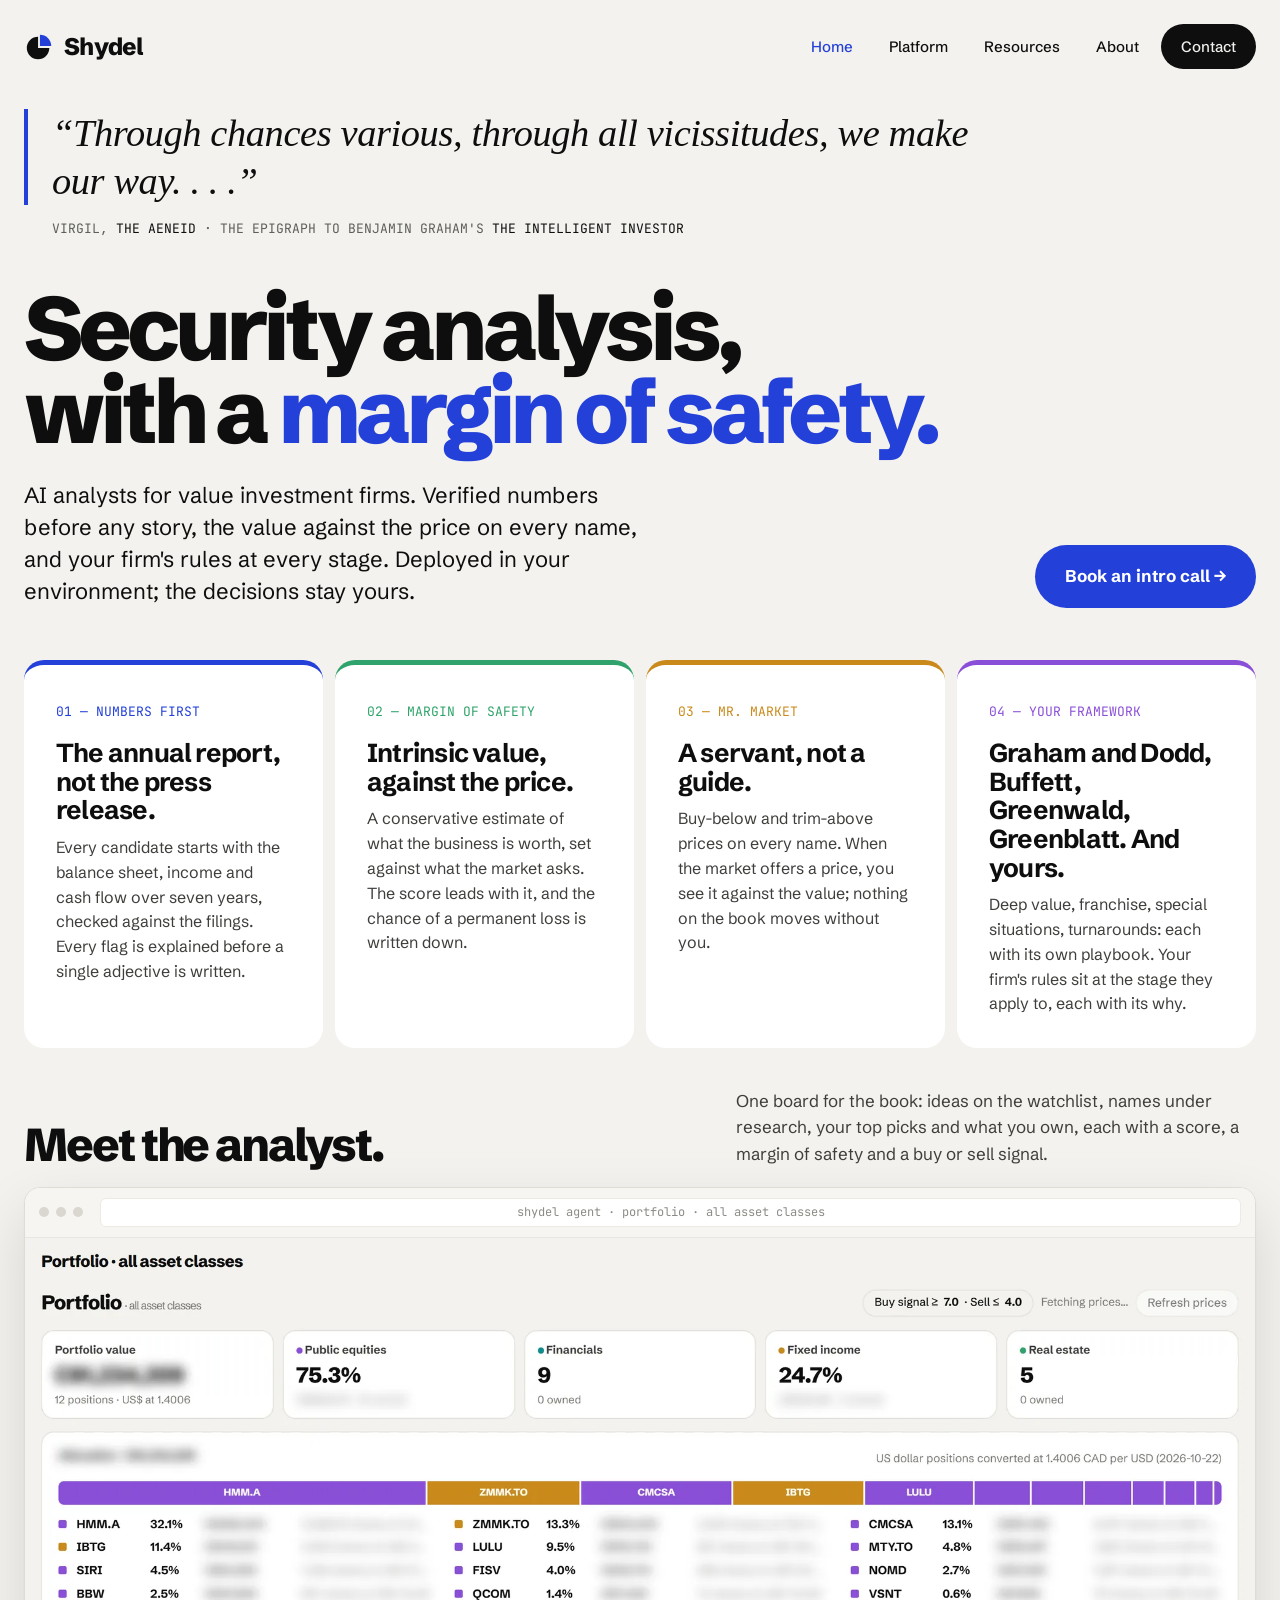
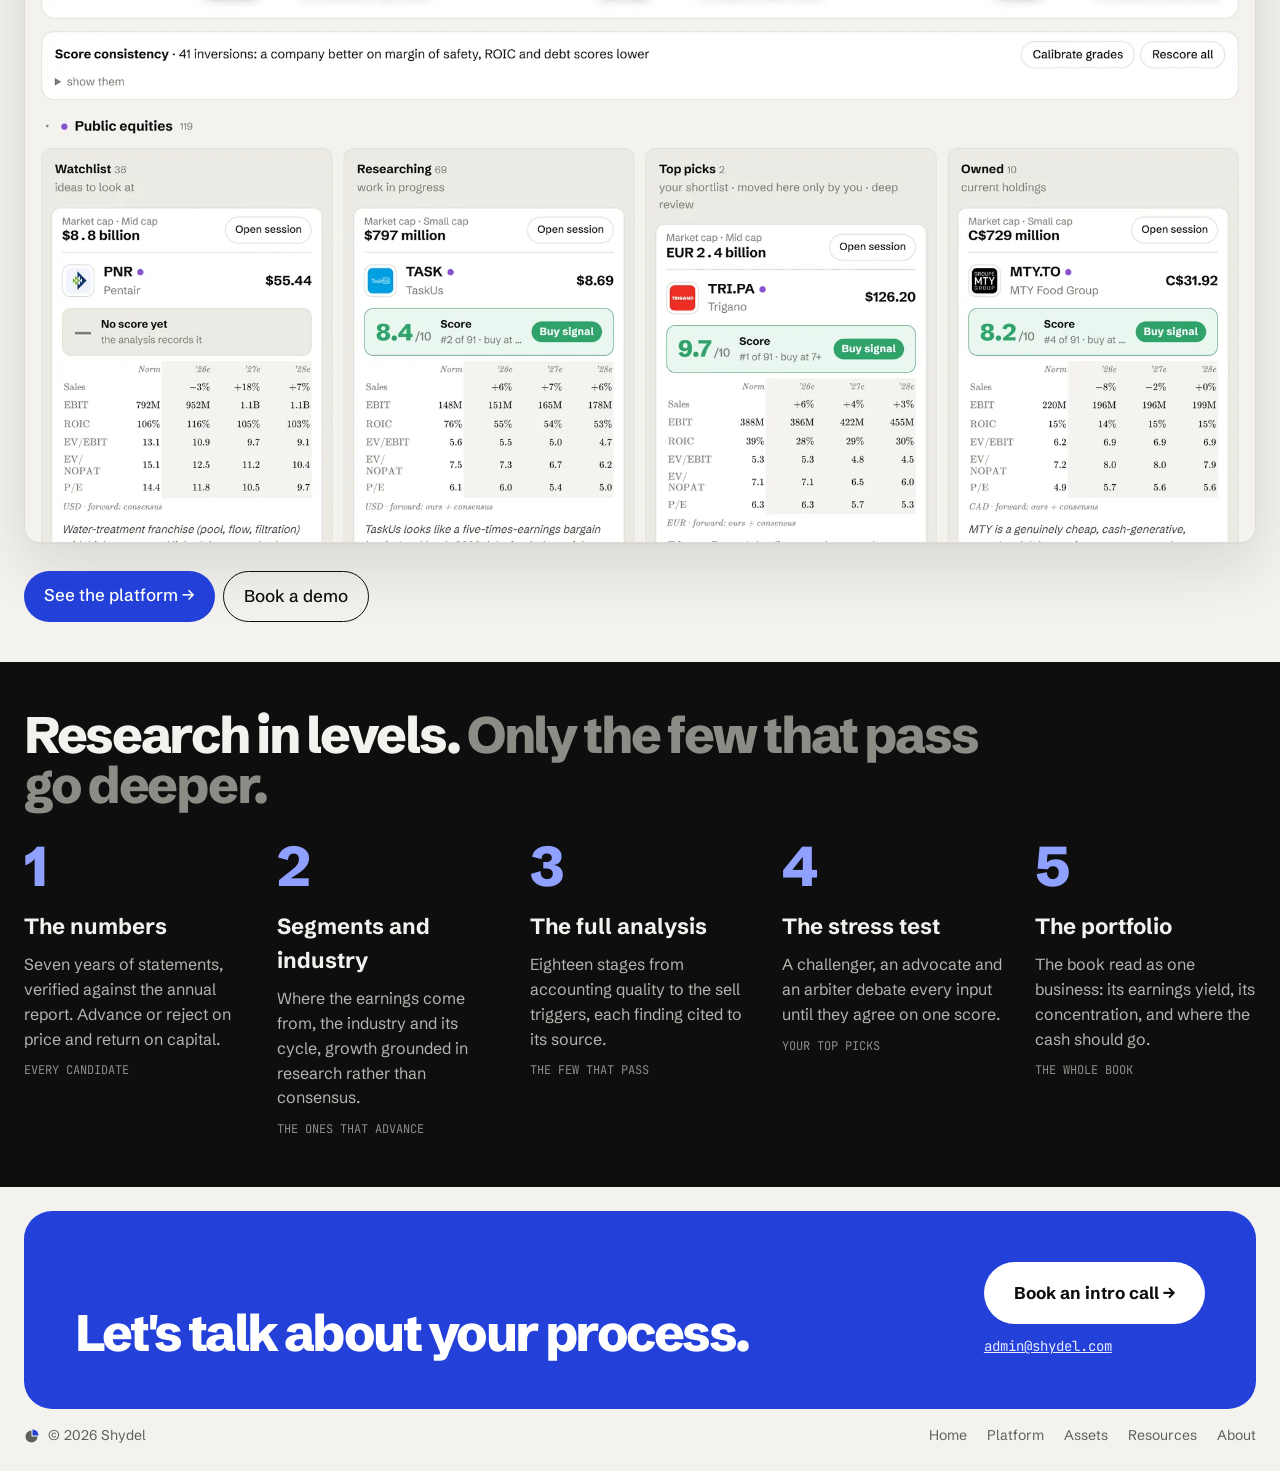
==== index.html @ 7ebc89bd "Describe the margin of safety as intrinsic value against the price" ====
<!doctype html>
<html lang="en">
<head>
  <meta charset="utf-8">
  <meta name="viewport" content="width=device-width, initial-scale=1">
  <title>Shydel — AI analysts for value investors</title>
  <meta name="description" content="Shydel builds AI analysts for value investment firms: verified numbers first, an explicit margin of safety on every name, and your firm's own rules at every stage of the security analysis.">
  <link rel="icon" href="assets/favicon.svg" type="image/svg+xml">
  <link rel="apple-touch-icon" href="assets/apple-touch-icon.png">
  <meta property="og:type" content="website">
  <meta property="og:site_name" content="Shydel">
  <meta property="og:title" content="Shydel — AI analysts for value investors">
  <meta property="og:description" content="Shydel builds AI analysts for value investment firms: verified numbers first, an explicit margin of safety on every name, and your firm's own rules at every stage of the security analysis.">
  <meta property="og:url" content="https://www.shydel.com/index.html">
  <meta property="og:image" content="https://www.shydel.com/assets/og-image.png">
  <meta property="og:image:width" content="1200">
  <meta property="og:image:height" content="630">
  <meta name="twitter:card" content="summary_large_image">
  <link rel="preconnect" href="https://fonts.googleapis.com">
  <link rel="preconnect" href="https://fonts.gstatic.com" crossorigin>
  <link href="https://fonts.googleapis.com/css2?family=Schibsted+Grotesk:wght@400;500;700;800&family=JetBrains+Mono:wght@400;500&display=swap" rel="stylesheet">
  <script>document.documentElement.className += " js";</script>
  <link rel="stylesheet" href="styles.css">
</head>
<body>

<header class="wrap header">
  <a href="index.html" class="logo"><svg class="logo-mark" viewBox="0 0 64 64" aria-hidden="true"><path d="M30.0 34.0 L54.0 34.0 A24.0 24.0 0 1 1 30.0 10.0 Z" fill="currentColor"/><path d="M34.0 30.0 L34.0 6.0 A24.0 24.0 0 0 1 58.0 30.0 Z" fill="#2340D9"/></svg>Shydel</a>
  <nav class="nav">
    <a href="index.html" class="nav-link nav-keep" aria-current="page">Home</a>
    <a href="platform.html" class="nav-link nav-keep">Platform</a>
    <a href="resources.html" class="nav-link nav-keep">Resources</a>
    <a href="about.html" class="nav-link nav-keep">About</a>
    <a href="#contact" class="pill pill-dark">Contact</a>
  </nav>
</header>

<main>
  <figure class="wrap epigraph">
    <blockquote>“Through chances various, through all vicissitudes, we make our way. . . .”</blockquote>
    <figcaption>Virgil, <cite>The Aeneid</cite> · the epigraph to Benjamin Graham's <cite>The Intelligent Investor</cite></figcaption>
  </figure>

  <section class="wrap hero">
    <h1>Security analysis,<br>with a <span class="accent">margin of safety.</span></h1>
    <div class="hero-foot">
      <p class="lede">AI analysts for value investment firms. Verified numbers before any story, the value against the price on every name, and your firm's rules at every stage. Deployed in your environment; the decisions stay yours.</p>
      <a href="https://bookings.cloud.microsoft/book/Shydel1@shydel.com/" target="_blank" rel="noopener" class="pill pill-accent pill-lg">Book an intro call →</a>
    </div>
  </section>

  <section class="wrap principles">
    <div class="use-grid">
      <article class="use" style="--c: var(--pe)">
        <span class="tag">01 — Numbers first</span>
        <h3>The annual report, not the press release.</h3>
        <p>Every candidate starts with the balance sheet, income and cash flow over seven years, checked against the filings. Every flag is explained before a single adjective is written.</p>
      </article>
      <article class="use" style="--c: var(--re)">
        <span class="tag">02 — Margin of safety</span>
        <h3>Intrinsic value, against the price.</h3>
        <p>A conservative estimate of what the business is worth, set against what the market asks. The score leads with it, and the chance of a permanent loss is written down.</p>
      </article>
      <article class="use" style="--c: var(--fi)">
        <span class="tag">03 — Mr. Market</span>
        <h3>A servant, not a guide.</h3>
        <p>Buy-below and trim-above prices on every name. When the market offers a price, you see it against the value; nothing on the book moves without you.</p>
      </article>
      <article class="use" style="--c: var(--eq)">
        <span class="tag">04 — Your framework</span>
        <h3>Graham and Dodd, Buffett, Greenwald, Greenblatt. And yours.</h3>
        <p>Deep value, franchise, special situations, turnarounds: each with its own playbook. Your firm's rules sit at the stage they apply to, each with its why.</p>
      </article>
    </div>
  </section>

  <section class="wrap meet">
    <div class="section-head">
      <h2>Meet the analyst.</h2>
      <p>One board for the book: ideas on the watchlist, names under research, your top picks and what you own, each with a score, a margin of safety and a buy or sell signal.</p>
    </div>
    <figure class="frame">
      <div class="frame-bar"><i></i><i></i><i></i><span class="frame-url">shydel agent · portfolio · all asset classes</span></div>
      <img src="assets/app/vi-board.webp" alt="The Shydel Agent portfolio board: the book by weight, then the public equities lane with Watchlist, Researching, Top picks and Owned columns. Each card carries a score out of ten, a buy signal and normalised EBIT, ROIC, EV/EBIT and P/E." width="2000" height="1471" loading="lazy">
    </figure>
    <div class="meet-links">
      <a href="platform.html" class="pill pill-accent">See the platform →</a>
      <a href="https://bookings.cloud.microsoft/book/Shydel1@shydel.com/" target="_blank" rel="noopener" class="pill pill-outline">Book a demo</a>
    </div>
  </section>

  <section class="approach">
    <div class="wrap">
      <h2>Research in levels. <span class="muted">Only the few that pass go deeper.</span></h2>
      <ol class="steps steps-5">
        <li><span class="step-num">1</span><h3>The numbers</h3><p>Seven years of statements, verified against the annual report. Advance or reject on price and return on capital.</p><span class="step-tag">every candidate</span></li>
        <li><span class="step-num">2</span><h3>Segments and industry</h3><p>Where the earnings come from, the industry and its cycle, growth grounded in research rather than consensus.</p><span class="step-tag">the ones that advance</span></li>
        <li><span class="step-num">3</span><h3>The full analysis</h3><p>Eighteen stages from accounting quality to the sell triggers, each finding cited to its source.</p><span class="step-tag">the few that pass</span></li>
        <li><span class="step-num">4</span><h3>The stress test</h3><p>A challenger, an advocate and an arbiter debate every input until they agree on one score.</p><span class="step-tag">your top picks</span></li>
        <li><span class="step-num">5</span><h3>The portfolio</h3><p>The book read as one business: its earnings yield, its concentration, and where the cash should go.</p><span class="step-tag">the whole book</span></li>
      </ol>
    </div>
  </section>

  <section id="contact" class="wrap cta-gap">
    <div class="cta">
      <h2>Let's talk about your process.</h2>
      <div class="cta-side">
        <a href="https://bookings.cloud.microsoft/book/Shydel1@shydel.com/" target="_blank" rel="noopener" class="pill pill-light pill-lg">Book an intro call →</a>
        <a href="mailto:admin@shydel.com" class="cta-email">admin@shydel.com</a>
      </div>
    </div>
  </section>
</main>

<footer class="wrap footer">
  <span class="footer-brand"><svg class="footer-mark" viewBox="0 0 64 64" aria-hidden="true"><path d="M30.0 34.0 L54.0 34.0 A24.0 24.0 0 1 1 30.0 10.0 Z" fill="currentColor"/><path d="M34.0 30.0 L34.0 6.0 A24.0 24.0 0 0 1 58.0 30.0 Z" fill="#2340D9"/></svg>© 2026 Shydel</span>
  <nav class="footer-nav">
    <a href="index.html">Home</a>
    <a href="platform.html">Platform</a>
    <a href="assets.html">Assets</a>
    <a href="resources.html">Resources</a>
    <a href="about.html">About</a>
  </nav>
</footer>

<script src="site.js" defer></script>
</body>
</html>
---- styles.css ----
:root {
  --bg: #F3F2EE;
  --ink: #0E0E0E;
  --card: #FFFFFF;
  --text-2: #3E3E3B;
  --text-3: #5E5E5A;
  --accent: #2340D9;
  --accent-hover: #152A9E;
  --accent-light: #8FA0FF;
  --sans: 'Schibsted Grotesk', system-ui, sans-serif;
  --mono: 'JetBrains Mono', ui-monospace, monospace;
}

* { box-sizing: border-box; }
html { scroll-behavior: smooth; }
body {
  margin: 0;
  background: var(--bg);
  color: var(--ink);
  font-family: var(--sans);
  font-size: 17px;
  line-height: 1.55;
  -webkit-font-smoothing: antialiased;
}
h1, h2, h3, p { margin: 0; }
img { display: block; max-width: 100%; }
a { color: var(--accent); }

.wrap { max-width: 1320px; margin: 0 auto; padding-left: 24px; padding-right: 24px; }
.accent { color: var(--accent); }
.muted { color: #8C8C87; }

/* Header */
.header {
  padding-top: 24px; padding-bottom: 24px;
  display: flex; flex-wrap: wrap; gap: 16px;
  align-items: center; justify-content: space-between;
}
.logo {
  display: flex; align-items: center; gap: 10px;
  color: var(--ink); text-decoration: none;
  font-weight: 800; font-size: 24px; letter-spacing: -0.03em;
}
.logo-mark { width: 30px; height: 30px; flex-shrink: 0; }
.nav { display: flex; flex-wrap: wrap; gap: 8px; align-items: center; font-size: 15px; font-weight: 500; }
.nav-link { color: var(--ink); text-decoration: none; padding: 10px 14px; }
.nav-link:hover, .nav-link[aria-current="page"] { color: var(--accent); }

/* Buttons */
.pill {
  display: inline-block; text-decoration: none;
  padding: 11px 20px; border-radius: 999px; font-weight: 500;
  transition: background .15s, color .15s;
}
.pill-lg { padding: 18px 30px; font-weight: 700; font-size: 17px; }
.pill-dark { background: var(--ink); color: var(--bg); }
.pill-dark:hover { background: var(--accent); }
.pill-accent { background: var(--accent); color: #FFFFFF; }
.pill-accent:hover { background: var(--accent-hover); }
.pill-light { background: #FFFFFF; color: var(--ink); }
.pill-light:hover { background: var(--ink); color: #FFFFFF; }
.pill-outline { border: 1.5px solid var(--ink); color: var(--ink); }
.pill-outline:hover { background: var(--ink); color: var(--bg); }

/* Hero */
.hero { padding-top: 40px; padding-bottom: 28px; }
.hero h1 {
  font-weight: 800;
  font-size: clamp(44px, 7vw, 104px);
  line-height: 0.92; letter-spacing: -0.055em;
}
.hero-foot {
  display: flex; flex-wrap: wrap; gap: 32px 64px;
  justify-content: space-between; align-items: flex-end;
  margin-top: 28px;
}
.lede { font-size: 22px; line-height: 1.45; max-width: 620px; }

/* Coverage cards */
.coverage {
  padding-top: 24px; padding-bottom: 40px;
  display: grid; grid-template-columns: repeat(auto-fit, minmax(280px, 1fr)); gap: 12px;
}
.card {
  background: var(--card); border-radius: 20px; padding: 32px; min-height: 340px;
  display: flex; flex-direction: column; justify-content: space-between; gap: 32px;
}
.card-link { color: var(--ink); text-decoration: none; transition: transform .15s; }
.card-link:hover { transform: translateY(-4px); }
.card-more { display: block; margin-top: 20px; font-weight: 700; font-size: 15px; }
.card h3 { font-size: 34px; font-weight: 700; letter-spacing: -0.03em; line-height: 1.05; margin-bottom: 14px; }
.card p { color: var(--text-2); font-size: 16px; }
.tag { font-family: var(--mono); font-size: 13px; color: var(--text-3); text-transform: uppercase; }
.card-dark { background: var(--ink); color: var(--bg); }
.card-dark p { color: #C9C9C4; }
.card-dark .tag { color: #A8A8A3; }
.card-accent { background: var(--accent); color: #FFFFFF; }
.card-accent p { color: #E8ECFF; }
.card-accent .tag { color: #DCE2FF; }

/* Approach */
.approach { background: var(--ink); color: var(--bg); padding: 48px 0; }
.approach h2 {
  font-weight: 800; font-size: clamp(32px, 4vw, 56px);
  line-height: 0.98; letter-spacing: -0.045em;
  max-width: 980px; margin-bottom: 28px;
}
.steps {
  list-style: none; margin: 0; padding: 0;
  display: grid; grid-template-columns: repeat(auto-fit, minmax(240px, 1fr)); gap: 40px;
}
.step-num { display: block; font-size: 56px; font-weight: 800; letter-spacing: -0.04em; color: var(--accent-light); line-height: 1; }
.steps h3 { font-size: 22px; margin: 16px 0 8px; }
.steps p { color: #B5B5B0; font-size: 16px; }

/* Inner page hero */
.page-hero { padding-top: 32px; padding-bottom: 28px; }
.page-hero h1 {
  font-weight: 800; font-size: clamp(36px, 5vw, 76px);
  line-height: 0.95; letter-spacing: -0.05em;
  max-width: 1100px; margin-top: 24px;
}
.page-hero .lede { margin-top: 18px; }
.hero-actions { display: flex; flex-wrap: wrap; gap: 8px; margin-top: 18px; }

/* Section heading */
.section-head {
  display: flex; flex-wrap: wrap; gap: 24px;
  justify-content: space-between; align-items: flex-end; margin-bottom: 20px;
}
.section-head h2 { font-weight: 800; font-size: clamp(30px, 3.6vw, 48px); line-height: 0.98; letter-spacing: -0.045em; }
.section-head p { max-width: 440px; color: var(--text-2); }

/* Use cases */
.uses { padding-bottom: 40px; }
.use-grid { display: grid; grid-template-columns: repeat(auto-fit, minmax(280px, 1fr)); gap: 12px; }
.use { background: var(--card); border-radius: 20px; padding: 32px; }
.use h3 { font-size: 26px; font-weight: 700; letter-spacing: -0.03em; line-height: 1.1; margin: 16px 0 10px; }
.use p { color: var(--text-2); font-size: 16px; }

/* ---------- Section bands ---------- */
.band-dark { background: var(--ink); color: var(--bg); padding: 48px 0; margin-bottom: 24px; }
.band-blue { background: var(--accent); color: #FFFFFF; padding: 48px 0; margin-bottom: 24px; }
.band-sand { background: #E6E2D8; padding: 48px 0; margin-bottom: 24px; }
.band-white { background: #FFFFFF; padding: 48px 0; margin-bottom: 24px; }
.split { display: grid; grid-template-columns: repeat(auto-fit, minmax(320px, 1fr)); gap: 28px 40px; align-items: start; }
.band-dark .tag { color: #A8A8A3; }
.band-dark h2, .band-blue h2, .band-sand h2, .band-white h2 {
  font-weight: 800; font-size: clamp(28px, 3vw, 42px); line-height: 1.02; letter-spacing: -0.035em; margin: 10px 0 14px;
}
.band-dark .split > div > p { color: #C9C9C4; }
.band-blue .split > div > p { color: #E8ECFF; }
.band-sand .split > div > p, .band-white .split > div > p { color: var(--text-2); }
.split > div > p + p { margin-top: 16px; }
.band-blue .tag { color: #DCE2FF; }
.chips { display: flex; flex-wrap: wrap; gap: 8px; margin-top: 16px; }
.chip { border: 1.5px solid #4A4A47; border-radius: 999px; padding: 7px 14px; font-size: 14px; font-weight: 500; }
.band-blue .chip { border-color: rgba(255, 255, 255, .45); }
.band-sand .chip { border-color: #B5B0A3; }
.band-white .chip, .plat-section .chip, .wrap > .chips .chip { border-color: #CFCEC8; }

/* ---------- App-styled components (they mirror shydel-agent/web/src/app/globals.css) ---------- */
.app {
  --surface: #FFFFFF; --sunk: #ECEAE4; --line: #E2E0D8; --muted: #7A7973; --r: 14px;
  color: var(--ink); font-size: 14px; line-height: 1.5; text-align: left;
}
.app .label { font-family: var(--mono); font-size: 11px; text-transform: uppercase; letter-spacing: .06em; color: var(--muted); font-weight: 400; }
.app .hint { font-size: 12.5px; color: var(--muted); }
.app .mono { font-family: var(--mono); }
.app-card { background: var(--surface); border: 1px solid var(--line); border-radius: var(--r); padding: 14px 16px; min-width: 0; color: var(--ink); }
.app-card + .app-card { margin-top: 12px; }
.app-card h4 { margin: 0 0 6px; font-size: 13px; font-weight: 700; display: flex; align-items: center; gap: 8px; justify-content: space-between; letter-spacing: 0; line-height: 1.3; }
.app-card h4 span:last-child { flex: none; }
.app-goal { margin: 0; font-size: 15px; font-weight: 700; line-height: 1.4; letter-spacing: -0.01em; }
.app-chips { display: flex; flex-wrap: wrap; gap: 6px; margin-top: 10px; }
.app-chip {
  display: inline-flex; align-items: center; gap: 6px; padding: 3px 9px; border-radius: 999px;
  border: 1px solid var(--line); background: var(--surface); font-size: 12px; font-weight: 500; line-height: 1.5;
}
.app-chip.accent { background: #E7EBFF; color: var(--accent); border-color: transparent; }
.app-chip.ctype { background: #FBEEDC; color: #92400E; border-color: transparent; }
.app-chip.done { background: var(--sunk); border-color: transparent; color: var(--text-2); }
.app-chip.verdict { text-transform: uppercase; font-weight: 700; letter-spacing: .04em; }
.app-chip.verdict.buy { background: rgba(47, 163, 107, .16); color: #1E7A4D; border-color: transparent; }
.app-chip.verdict.watch, .app-chip.verdict.hold { background: #E7EBFF; color: var(--accent); border-color: transparent; }
.app-chip.verdict.trim, .app-chip.verdict.sell { background: rgba(229, 83, 61, .16); color: #B0351F; border-color: transparent; }
.app-chip i { width: 7px; height: 7px; border-radius: 50%; background: var(--c, var(--accent)); }
.app-foot { margin-top: 12px; font-size: 11.5px; color: var(--muted); font-family: var(--mono); line-height: 1.5; overflow-wrap: anywhere; }

/* Stage track: 18 steps, done / skipped / current / to do; each one opens a pop-up */
.stage-track { display: grid; grid-template-columns: repeat(9, minmax(0, 1fr)); gap: 10px 4px; margin-top: 12px; }
.stage-step {
  display: flex; flex-direction: column; align-items: center; gap: 4px; min-width: 0;
  font: inherit; font-size: 10.5px; color: var(--muted); text-align: center;
  background: none; border: 0; padding: 0; cursor: pointer; border-radius: 8px;
}
.stage-step i {
  font-style: normal; width: 22px; height: 22px; border-radius: 50%; display: grid; place-items: center;
  font-size: 11px; font-weight: 700; border: 1.5px solid var(--line); background: var(--surface);
  transition: transform 160ms var(--ease-out), box-shadow 160ms var(--ease-out);
}
.stage-step:active i { transform: scale(0.92); }
.stage-step:focus-visible { outline: 2px solid var(--accent); outline-offset: 2px; }
.stage-step span { overflow: hidden; text-overflow: ellipsis; white-space: nowrap; max-width: 100%; }
.stage-step.done i { background: var(--up); border-color: var(--up); color: #FFFFFF; }
.stage-step.current i { background: var(--accent); border-color: var(--accent); color: #FFFFFF; }
.stage-step.current span { color: var(--ink); font-weight: 600; }
.stage-step.skipped i { border-style: dashed; }
.stage-step.optional:not(.done):not(.current) i { border-style: dotted; }
@media (hover: hover) and (pointer: fine) { .stage-step:hover i { box-shadow: 0 0 0 3px #E7EBFF; } }
.stage-progress { height: 4px; border-radius: 2px; background: var(--sunk); margin-top: 14px; overflow: hidden; }
.stage-progress i { display: block; height: 100%; background: var(--accent); border-radius: 2px; }
.stage-sum { margin-top: 6px; font-size: 12.5px; color: var(--muted); }

/* Scorecard: final score, reasons for and against, role / verdict / chance of a permanent loss */
.final-score {
  display: grid; grid-template-columns: auto minmax(0, 1fr); gap: 14px; align-items: center; margin: 4px 0 12px;
  padding: 12px 14px; border-radius: 10px; font-size: 13.5px; line-height: 1.5;
  background: color-mix(in srgb, var(--fs) 8%, transparent); border: 1px solid color-mix(in srgb, var(--fs) 30%, var(--line));
}
.final-score.pos { --fs: #16A34A; } .final-score.mid { --fs: #D97706; } .final-score.neg { --fs: #DC2626; }
.fs-num { font-size: 30px; font-weight: 800; color: var(--fs); font-variant-numeric: tabular-nums; line-height: 1; }
.fs-num span { font-size: 13px; font-weight: 600; color: var(--muted); margin-left: 3px; }
.sc-rows > .sc-row:first-child { border-top: 0; }
.sc-row {
  display: grid; grid-template-columns: minmax(0, 1.3fr) 64px minmax(0, 1fr); gap: 10px; align-items: center;
  padding: 6px 0; font-size: 12.5px; border-top: 1px dashed var(--line);
}
.sc-row > span:first-child { overflow-wrap: anywhere; }
.sc-measure { display: block; font-size: 11px; color: var(--muted); }
.sc-num { font-family: var(--mono); font-variant-numeric: tabular-nums; }
.sc-num.pos { color: var(--up); } .sc-num.neg { color: var(--down); }
.sc-effect { position: relative; height: 8px; background: var(--sunk); border-radius: 4px; }
.sc-effect i { position: absolute; top: 0; bottom: 0; border-radius: 4px; width: calc(var(--e) * 50%); }
.sc-effect i.pos { left: 50%; background: var(--up); }
.sc-effect i.neg { right: 50%; background: var(--down); }
.sc-effect::after { content: ""; position: absolute; left: 50%; top: -3px; bottom: -3px; width: 1px; background: var(--muted); }
.score-notes { display: grid; gap: 6px; margin-top: 12px; }
.score-note {
  display: grid; grid-template-columns: 9.5em minmax(0, 1fr); gap: 10px; align-items: baseline;
  font-size: 13.5px; line-height: 1.55; padding: 9px 12px; border-radius: 8px; background: rgba(14, 14, 14, .04);
}
.score-note b { font-size: 12.5px; font-weight: 600; color: var(--muted); }
.score-note span { overflow-wrap: anywhere; }
.score-note.role { background: rgba(35, 64, 217, .09); }
.score-note.verdict { background: rgba(47, 163, 107, .10); }
@media (max-width: 560px) { .score-note { grid-template-columns: 1fr; gap: 2px; } }

/* Tabs (the app's underline tabs); .pills = the working-memory sub-tabs; .vertical = the session sidebar */
.ui-tablist { display: flex; gap: 2px; border-bottom: 1px solid #D9D8D2; overflow-x: auto; scrollbar-width: none; }
.ui-tablist::-webkit-scrollbar { display: none; }
.ui-tab {
  position: relative; display: inline-flex; align-items: center; gap: 7px; height: 44px; padding: 0 14px;
  border: 0; background: none; cursor: pointer; color: var(--text-3); font: inherit; font-size: 15px; font-weight: 500; white-space: nowrap;
  transition: color 150ms ease;
}
.ui-tab:hover, .ui-tab[aria-selected="true"] { color: var(--ink); }
.ui-tab[aria-selected="true"]::after { content: ""; position: absolute; left: 10px; right: 10px; bottom: -1px; height: 2px; background: var(--accent); border-radius: 2px; }
.ui-tab .count { font-family: var(--mono); font-size: 11px; color: var(--text-3); }
.ui-tab:focus-visible { outline: 2px solid var(--accent); outline-offset: -2px; border-radius: 6px; }
.ui-panel { padding-top: 16px; }
.ui-panel .zig { align-items: start; }
.ui-panel .zig .frame { margin-top: 20px; }
.ui-panel[hidden] { display: none; }
.band-dark .ui-tablist { border-color: #2E2E2C; }
.band-dark .ui-tab { color: #A8A8A3; }
.band-dark .ui-tab:hover, .band-dark .ui-tab[aria-selected="true"] { color: #FFFFFF; }
.band-dark .ui-tab[aria-selected="true"]::after { background: var(--accent-light); }

.ui-tabs.pills .ui-tablist { border: 0; gap: 4px; flex-wrap: wrap; }
.ui-tabs.pills .ui-tab { height: 30px; padding: 0 12px; border-radius: 999px; font-size: 13px; }
.ui-tabs.pills .ui-tab[aria-selected="true"] { background: var(--ink); color: var(--bg); }
.ui-tabs.pills .ui-tab::after { display: none; }
.band-dark .ui-tabs.pills .ui-tab[aria-selected="true"] { background: #FFFFFF; color: var(--ink); }
.ui-tabs.pills .ui-panel { padding-top: 16px; }

.ui-tabs.vertical { display: grid; grid-template-columns: 272px minmax(0, 1fr); gap: 20px 28px; align-items: start; }
.ui-tabs.vertical .ui-tablist { flex-direction: column; border-bottom: 0; gap: 6px; overflow: visible; }
.ui-tabs.vertical .ui-tab {
  height: auto; padding: 12px 14px 12px 14px; border-radius: 12px; background: #FFFFFF; border: 1px solid #E2E0D8;
  border-left: 4px solid var(--hue, var(--accent)); text-align: left; white-space: normal;
  flex-direction: column; align-items: flex-start; gap: 3px; color: var(--ink);
  transition: border-color 150ms ease, box-shadow 150ms ease, transform 160ms var(--ease-out);
}
.ui-tabs.vertical .ui-tab:active { transform: scale(0.985); }
.ui-tabs.vertical .ui-tab::after { display: none; }
.ui-tabs.vertical .ui-tab[aria-selected="true"] { border-color: var(--accent); border-left-color: var(--hue, var(--accent)); box-shadow: 0 0 0 2px #E7EBFF; }
.ui-tabs.vertical .ui-tab b { font-size: 14.5px; line-height: 1.3; }
.ui-tabs.vertical .ui-tab small { font-size: 12.5px; color: var(--text-3); line-height: 1.35; }
.ui-tabs.vertical .ui-panel { padding-top: 0; }
.ui-tabs.vertical .ui-tablist .label { padding: 0 2px 6px; }
.panel-text { margin-top: 12px; max-width: 760px; }
.panel-text h3 { font-size: 22px; font-weight: 700; letter-spacing: -0.025em; line-height: 1.15; margin-bottom: 8px; }
.panel-text p { color: var(--text-2); font-size: 15.5px; }

/* The 18 stages as a list, inside tabs */
.stage-list { display: grid; gap: 10px; }
.stage-item {
  display: grid; grid-template-columns: 30px minmax(0, 1fr); gap: 12px; align-items: start;
  padding: 14px 16px; background: #FFFFFF; border: 1px solid #E2E0D8; border-radius: 12px;
}
.stage-item i {
  font-style: normal; width: 26px; height: 26px; border-radius: 50%; display: grid; place-items: center; margin-top: 1px;
  font-family: var(--mono); font-size: 12px; font-weight: 500; color: var(--g, var(--accent)); border: 1.5px solid var(--g, var(--accent));
}
.stage-item b { display: block; font-size: 15px; line-height: 1.3; }
.stage-item small { font-size: 12px; color: var(--text-3); margin-left: 6px; font-weight: 400; }
.stage-item p { color: var(--text-2); font-size: 14.5px; margin-top: 4px; }
.stage-groups-note { color: var(--text-2); font-size: 15px; margin-bottom: 18px; }

/* Pop-ups: a stage's finding, or a screenshot at full size */
dialog.pop {
  border: 0; border-radius: 16px; padding: 0; max-width: min(600px, calc(100vw - 32px)); width: 100%;
  background: #FFFFFF; color: var(--ink); box-shadow: 0 30px 80px rgba(0, 0, 0, .35); overflow: visible;
}
dialog.pop::backdrop { background: rgba(14, 14, 14, .5); backdrop-filter: blur(6px); }
dialog.pop[open] { animation: pop-in 200ms var(--ease-out); }
@keyframes pop-in { from { opacity: 0; transform: scale(0.96); } }
@media (prefers-reduced-motion: reduce) { dialog.pop[open] { animation: pop-fade 150ms ease; } @keyframes pop-fade { from { opacity: 0; } } }
.pop-body { padding: 24px 26px 26px; }
.pop-body .label { font-family: var(--mono); font-size: 11px; text-transform: uppercase; letter-spacing: .06em; color: #7A7973; }
.pop-body h3 { font-size: 22px; font-weight: 700; letter-spacing: -0.025em; line-height: 1.15; margin: 8px 0 12px; display: flex; align-items: center; gap: 10px; flex-wrap: wrap; }
.pop-body p { color: var(--text-2); font-size: 15px; }
.pop-body p + p { margin-top: 10px; }
.pop-src { margin-top: 14px; font-family: var(--mono); font-size: 11.5px; color: #7A7973; overflow-wrap: anywhere; }
.pop-close {
  position: absolute; top: 12px; right: 12px; width: 32px; height: 32px; border-radius: 50%; border: 0;
  background: #F3F2EE; color: var(--ink); cursor: pointer; font: inherit; font-size: 16px; line-height: 1;
  transition: transform 160ms var(--ease-out), background 150ms ease;
}
.pop-close:hover { background: #E6E2D8; } .pop-close:active { transform: scale(0.92); }
dialog.lightbox { max-width: min(1500px, calc(100vw - 32px)); background: transparent; box-shadow: none; }
dialog.lightbox img { display: block; width: 100%; height: auto; max-height: calc(100vh - 110px); object-fit: contain; border-radius: 12px; background: #FFFFFF; box-shadow: 0 30px 80px rgba(0, 0, 0, .5); }
dialog.lightbox figcaption { color: #FFFFFF; text-align: center; margin-top: 12px; font-size: 14px; }
dialog.lightbox .pop-close { top: -6px; right: -6px; background: #FFFFFF; }
.js .frame img { cursor: zoom-in; }

/* Platform overview: one card per section page */
.plat-cards { display: grid; grid-template-columns: repeat(auto-fit, minmax(250px, 1fr)); gap: 12px; padding-bottom: 40px; }
.plat-card {
  display: flex; flex-direction: column; gap: 12px; padding: 26px; border-radius: 20px; background: #FFFFFF; text-decoration: none; color: var(--ink);
  border-top: 5px solid var(--c); transition: transform 160ms var(--ease-out), box-shadow 200ms ease;
}
.plat-card .tag { color: var(--c); font-size: 13px; }
.plat-card p { color: var(--text-2); font-size: 15.5px; }
.plat-card .asset-more { margin-top: auto; color: var(--c); font-weight: 700; }
.plat-card:active { transform: scale(0.99); }
@media (hover: hover) and (pointer: fine) { .plat-card:hover { box-shadow: 0 18px 40px rgba(14, 14, 14, .10); } }
@media (max-width: 640px) { .plat-cards { padding-bottom: 28px; } }

/* Assets dropdown in the top menu */
.nav-drop { position: relative; }
.nav-drop-btn { background: none; border: 0; font: inherit; cursor: pointer; display: inline-flex; align-items: center; gap: 4px; }
.nav-drop-btn span { font-size: 11px; transition: transform 160ms var(--ease-out); }
.nav-drop.open .nav-drop-btn span { transform: rotate(180deg); }
.nav-menu {
  position: absolute; top: calc(100% + 6px); right: -20px; z-index: 50; width: 330px;
  background: #FFFFFF; border: 1px solid #E2E0D8; border-radius: 16px; padding: 8px;
  box-shadow: 0 20px 50px rgba(14, 14, 14, .14);
  opacity: 0; transform: translateY(-4px) scale(0.98); transform-origin: top right; pointer-events: none;
  transition: opacity 150ms ease, transform 150ms var(--ease-out);
}
.nav-drop.open .nav-menu { opacity: 1; transform: none; pointer-events: auto; }
@media (hover: hover) and (pointer: fine) {
  .nav-drop:hover .nav-menu, .nav-drop:focus-within .nav-menu { opacity: 1; transform: none; pointer-events: auto; }
  .nav-drop:hover .nav-drop-btn span { transform: rotate(180deg); }
  .nav-drop::after { content: ""; position: absolute; left: 0; right: 0; top: 100%; height: 8px; }  /* hover bridge */
}
.nav-menu a {
  display: grid; grid-template-columns: 10px 1fr; column-gap: 12px; align-items: baseline;
  padding: 10px 12px; border-radius: 10px; text-decoration: none; color: var(--ink);
}
.nav-menu a:hover, .nav-menu a:focus-visible { background: #F3F2EE; outline: none; }
.nav-menu a i { width: 9px; height: 9px; border-radius: 50%; background: var(--c); grid-row: 1 / span 2; align-self: center; }
.nav-menu a b { font-size: 15px; font-weight: 600; }
.nav-menu a small { grid-column: 2; font-size: 12.5px; color: var(--text-3); }
@media (max-width: 640px) {
  .header { position: relative; }
  .nav-drop { position: static; }
  .nav-menu { left: 16px; right: 16px; top: 100%; width: auto; transform-origin: top center; }
}
.mx-stage summary::after { margin-left: auto; }

/* Asset sub-navigation, under the header on every asset page */
.subnav { display: flex; flex-wrap: wrap; gap: 6px; align-items: center; padding-top: 4px; padding-bottom: 8px; }
.subnav a { text-decoration: none; font-size: 14px; font-weight: 500; border-radius: 999px; padding: 7px 12px; color: var(--text-2); transition: background 150ms ease, color 150ms ease; }
.subnav-all { color: var(--text-3) !important; border: 1px solid #D9D8D2; }
.subnav-link { display: inline-flex; align-items: center; gap: 8px; }
.subnav-link i { width: 8px; height: 8px; border-radius: 50%; background: var(--c); }
.subnav-link:hover { background: #E6E2D8; color: var(--ink); }
.subnav-link[aria-current="page"] { background: var(--ink); color: #FFFFFF; }
/* Assets page: one tab per asset class */
.assets-head { padding-top: 24px; padding-bottom: 12px; }
.assets-head h1 { font-weight: 800; font-size: clamp(40px, 6vw, 84px); line-height: 0.98; letter-spacing: -0.05em; margin-top: 16px; }
.asset-tabs > .wrap .ui-tablist { border-bottom: 1px solid #D9D8D2; }
.asset-tabs > .wrap .ui-tab { font-size: 16px; font-weight: 600; }
.asset-tabs .ui-tab i { width: 9px; height: 9px; border-radius: 50%; background: var(--c); }
.asset-tabs > .ui-panel { padding-top: 0; }
.asset-hero { padding-top: 24px; }
.subnav-sep { width: 1px; height: 22px; background: #CFCEC8; margin: 0 8px; flex: none; }
@media (max-width: 640px) {
  .nav .pill-dark { display: none; }
  .subnav { flex-wrap: nowrap; overflow-x: auto; scrollbar-width: none; -webkit-overflow-scrolling: touch; padding-bottom: 4px; }
  .subnav::-webkit-scrollbar { display: none; }
  .subnav a { flex: none; white-space: nowrap; }
}

/* Assets hub */
.asset-grid { display: grid; grid-template-columns: repeat(auto-fit, minmax(320px, 1fr)); gap: 12px; padding-bottom: 40px; }
.asset-card {
  display: flex; flex-direction: column; gap: 14px; padding: 28px; border-radius: 20px; text-decoration: none; color: var(--ink);
  background: var(--s, #FFFFFF); border-top: 5px solid var(--c, var(--accent));
  transition: transform 160ms var(--ease-out), box-shadow 200ms ease;
}
.asset-card .tag { color: var(--c); }
.asset-card h2 { font-size: 28px; font-weight: 800; letter-spacing: -0.03em; line-height: 1.05; }
.asset-card p { color: var(--text-2); font-size: 15.5px; }
.asset-card dl { margin: 4px 0 0; display: grid; gap: 0; }
.asset-card dl div { display: flex; justify-content: space-between; gap: 12px; padding: 8px 0; border-top: 1px solid rgba(14, 14, 14, .08); font-size: 14px; }
.asset-card dt { color: var(--text-3); }
.asset-card dd { margin: 0; font-weight: 600; text-align: right; }
.asset-more { margin-top: auto; padding-top: 6px; font-weight: 700; color: var(--c); }
a.asset-card:active { transform: scale(0.99); }
@media (hover: hover) and (pointer: fine) { a.asset-card:hover { box-shadow: 0 18px 40px rgba(14, 14, 14, .10); } }
.asset-card-note { background: #FFFFFF; border-top-color: var(--ink); }
.asset-card-note .pill { align-self: flex-start; margin-top: auto; }
.compare-block { margin-top: 32px; }
.compare thead a { color: var(--ink); text-decoration: none; }
.compare thead a:hover { color: var(--c); }
.compare-wrap { overflow-x: auto; border-radius: 20px; background: #FFFFFF; border: 1px solid #E2E0D8; }
.compare { width: 100%; border-collapse: collapse; min-width: 900px; font-size: 14px; }
.compare th, .compare td { text-align: left; vertical-align: top; padding: 14px 16px; border-top: 1px solid #ECEAE3; }
.compare thead th { border-top: 0; font-size: 14px; border-bottom: 3px solid var(--c, transparent); }
.compare tbody th { color: var(--text-3); font-weight: 500; width: 13%; }
.compare td { color: var(--text-2); }
.coverage-5 { grid-template-columns: repeat(5, minmax(0, 1fr)); }
.coverage-5 .card { min-height: 300px; padding: 26px; }
.coverage-5 .card h3 { font-size: 26px; }
@media (max-width: 1180px) { .coverage-5 { grid-template-columns: repeat(auto-fit, minmax(240px, 1fr)); } }
.card-fn { background: var(--fn-soft); } .card-fn .tag, .card-fn .card-more { color: var(--fn); }
.card-fn p { color: var(--text-2); }
.tag-fn { color: var(--fn); }

/* Memory and skills explorer: one row per stage, skills as chips, rules as lines */
.mem-section { padding: 48px 0; margin-bottom: 24px; }
.mem-split { grid-template-columns: minmax(260px, 0.8fr) minmax(0, 1.6fr); align-items: start; }
.mem-note { color: #A8A8A3; font-size: 15px; margin: 14px 0 16px; }
.mx-stats { display: grid; grid-template-columns: repeat(2, minmax(0, 1fr)); gap: 10px; }
.mx-stats div { background: #1C1C1B; border: 1px solid #2E2E2C; border-radius: 14px; padding: 14px 16px; }
.mx-stats b { display: block; font-size: 30px; font-weight: 800; letter-spacing: -0.03em; color: #FFFFFF; line-height: 1.1; }
.mx-stats span { font-size: 13px; color: #A8A8A3; }
.mx-kinds { display: grid; gap: 10px; }
.mx-kinds div { background: #1C1C1B; border: 1px solid #2E2E2C; border-radius: 14px; padding: 14px 16px; display: grid; gap: 2px; }
.mx-kinds b { color: #FFFFFF; font-size: 16px; }
.mx-kinds span { color: #A8A8A3; font-size: 14px; line-height: 1.45; }
.mem-lt .mx-kinds { margin-top: 24px; }
.mx { background: #1C1C1B; border: 1px solid #2E2E2C; border-radius: 16px; padding: 8px; }
.mx-stage { border-radius: 10px; }
.mx-stage + .mx-stage { border-top: 1px solid #2A2A28; }
.mx-stage summary {
  list-style: none; cursor: pointer; display: flex; align-items: center; gap: 12px; padding: 11px 12px; border-radius: 10px; color: #E8E8E3;
}
.mx-stage summary::-webkit-details-marker { display: none; }
.mx-stage summary:hover { background: #242422; }
.mx-stage summary b { font-size: 15px; font-weight: 600; }
.mx-n {
  flex: none; width: 24px; height: 24px; border-radius: 50%; display: grid; place-items: center;
  font-family: var(--mono); font-size: 11px; color: var(--hue); border: 1.5px solid var(--hue);
}
.mx-c { margin-left: auto; font-family: var(--mono); font-size: 11.5px; color: #8C8C87; white-space: nowrap; }
.mx-stage summary::after { content: "▸"; color: #8C8C87; font-size: 11px; width: 10px; }
.mx-stage[open] summary::after { content: "▾"; }
.mx-body { padding: 4px 12px 14px 48px; display: grid; gap: 8px; }
.mx-skills { display: flex; flex-wrap: wrap; gap: 6px; }
.mx-skill {
  font-family: var(--mono); font-size: 12px; padding: 4px 10px; border-radius: 999px; cursor: pointer;
  background: color-mix(in srgb, var(--hue) 18%, #1C1C1B); color: #F0EFEA; border: 1px solid color-mix(in srgb, var(--hue) 45%, #1C1C1B);
  transition: background 150ms ease, transform 160ms var(--ease-out);
}
.mx-skill:hover { background: color-mix(in srgb, var(--hue) 32%, #1C1C1B); }
.mx-skill:active { transform: scale(0.97); }
.mx-skill:focus-visible { outline: 2px solid var(--accent-light); outline-offset: 2px; }
.mx-rule { display: grid; grid-template-columns: 7.5em minmax(0, 1fr); gap: 10px; font-size: 13.5px; color: #C9C9C4; line-height: 1.45; }
.mx-rule .label { font-family: var(--mono); font-size: 10.5px; text-transform: uppercase; letter-spacing: .06em; color: #8C8C87; padding-top: 2px; }
.mx-more { font-size: 12.5px; color: #8C8C87; padding-left: calc(7.5em + 10px); }
.mem-lt { margin: 28px 0; display: grid; grid-template-columns: minmax(260px, 0.8fr) minmax(0, 1.6fr); gap: 40px 56px; align-items: start; }
.mem-lt .mx-stats { margin-top: 24px; }
.mem-tabs .ui-tab i { width: 8px; height: 8px; border-radius: 50%; background: var(--c); }
.mem-tabs .ui-panel { padding-top: 14px; }
@media (max-width: 860px) {
  .mem-split, .mem-lt { grid-template-columns: 1fr; }
  .mx-body { padding-left: 12px; }
  .mx-rule { grid-template-columns: 1fr; gap: 2px; }
  .mx-more { padding-left: 0; }
  .mem-section { padding: 36px 0; margin-bottom: 16px; }
}

/* Memory tree, like the app's Memory tab */
.tree { background: #1C1C1B; border: 1px solid #2E2E2C; border-radius: 16px; padding: 10px; font-size: 14px; }
.tree details { border-radius: 10px; }
.tree details details { margin-left: 18px; }
.tree summary { list-style: none; cursor: pointer; display: flex; align-items: center; gap: 10px; padding: 9px 12px; border-radius: 10px; color: #E8E8E3; font-weight: 600; }
.tree summary::-webkit-details-marker { display: none; }
.tree summary::before { content: "▸"; font-size: 11px; color: #8C8C87; width: 12px; flex: none; }
.tree details[open] > summary::before { content: "▾"; }
.tree summary:hover { background: #242422; }
.tree summary .tc { margin-left: auto; font-family: var(--mono); font-size: 11px; color: #8C8C87; font-weight: 400; }
.tree summary .dot { width: 8px; height: 8px; border-radius: 50%; background: var(--c, var(--accent-light)); flex: none; }
.tree .leaf { display: flex; gap: 10px; align-items: baseline; margin: 2px 0 2px 30px; padding: 7px 12px; border-left: 2px solid var(--c, #3A3A38); color: #C9C9C4; font-size: 13.5px; }
.tree .leaf .label { font-family: var(--mono); font-size: 10.5px; text-transform: uppercase; letter-spacing: .06em; color: var(--c, #8C8C87); flex: none; min-width: 4.5em; }

@media (max-width: 860px) {
  .ui-tabs.vertical { grid-template-columns: 1fr; }
  .ui-tabs.vertical .ui-tablist { flex-direction: row; overflow-x: auto; gap: 8px; padding-bottom: 4px; }
  .ui-tabs.vertical .ui-tab { min-width: 220px; }
  .ui-tabs.vertical .ui-tablist .label { display: none; }
  .stage-track { grid-template-columns: repeat(6, minmax(0, 1fr)); }
}

.stages-section { padding-bottom: 40px; }
.stages-section .section-head p { max-width: 560px; }

/* Links to the other domains */
.other { padding-bottom: 40px; }
.other h2 { font-weight: 800; font-size: 28px; letter-spacing: -0.03em; }
.other-links { display: flex; flex-wrap: wrap; gap: 8px; margin-top: 20px; }

/* Team */
.team { padding-top: 24px; padding-bottom: 40px; }
.team-grid { display: grid; grid-template-columns: repeat(auto-fit, minmax(300px, 1fr)); gap: 12px; }
.person { background: var(--card); border-radius: 20px; padding: 16px; display: grid; grid-template-columns: 240px 1fr; gap: 24px; align-items: start; }
/* Headshots are 3:4 portraits; keep that ratio so nothing is cropped or stretched */
.person img { width: 100%; height: auto; aspect-ratio: 3 / 4; object-fit: cover; object-position: center top; border-radius: 12px; background: #F3F2EE; }
.person-body { padding: 8px 8px 8px 0; }
.person-name { display: flex; flex-wrap: wrap; justify-content: space-between; gap: 8px; align-items: baseline; }
.person h3 { font-size: 30px; font-weight: 700; letter-spacing: -0.03em; }
.person p { margin-top: 12px; color: var(--text-2); font-size: 16px; }

/* CTA */
.cta {
  background: var(--accent); color: #FFFFFF; border-radius: 28px;
  padding: clamp(28px, 4vw, 56px);
  display: flex; flex-wrap: wrap; gap: 32px; justify-content: space-between; align-items: flex-end;
}
.cta h2 { font-weight: 800; font-size: clamp(30px, 4vw, 56px); line-height: 0.95; letter-spacing: -0.05em; max-width: 820px; }
.cta-side { display: flex; flex-direction: column; gap: 12px; align-items: flex-start; }
.cta-email { font-family: var(--mono); font-size: 14px; color: #E8ECFF; }
.cta-gap { padding-top: 40px; }

/* Footer */
.footer {
  padding-top: 16px; padding-bottom: 24px;
  display: flex; flex-wrap: wrap; gap: 12px; justify-content: space-between;
  font-size: 14px; color: var(--text-3);
}
.footer-brand { display: inline-flex; align-items: center; gap: 8px; }
.footer-mark { width: 16px; height: 16px; }
.footer-nav { display: flex; flex-wrap: wrap; gap: 8px 20px; }
.footer-nav a { color: var(--text-3); text-decoration: none; }
.footer-nav a:hover { color: var(--accent); }

/* ---------- Platform page ---------- */
:root {
  --ease-out: cubic-bezier(0.23, 1, 0.32, 1); --ease-in-out: cubic-bezier(0.77, 0, 0.175, 1);
  /* the agent's own asset-class palette, so the site matches the app */
  --eq: #8A4FD8; --fn: #0F8B8D; --fi: #C98A1B; --pe: #2340D9; --re: #2FA36B;
  --eq-soft: #EFE8FA; --fn-soft: #E0F1F1; --fi-soft: #F9F0DE; --pe-soft: #E7EBFF; --re-soft: #E3F3EA;
  --up: #2FA36B; --down: #E5533D; --warn: #C98A1B;
}
a, button { -webkit-tap-highlight-color: transparent; }

/* Press feedback on anything pill-shaped */
.pill { transition: background .15s, color .15s, transform 160ms var(--ease-out); }
.pill:active { transform: scale(0.97); }

/* Hero: headline, then the lede beside three points, then the chat */
.hero-tight { padding-bottom: 20px; }
.hero-grid { display: grid; grid-template-columns: minmax(0, 1.1fr) minmax(0, 1fr); gap: 32px 64px; margin-top: 20px; align-items: start; }
.hero-grid .lede { margin-top: 0; }
.hero-points { list-style: none; margin: 0; padding: 0; display: grid; gap: 14px; color: var(--text-2); font-size: 16px; }
.hero-points li { padding-left: 18px; border-left: 3px solid var(--pe); }
.hero-points li:nth-child(2) { border-color: var(--re); }
.hero-points li:nth-child(3) { border-color: var(--fi); }
.hero-points b { color: var(--ink); }
.hero-shot { padding-bottom: 40px; }

/* Browser-style frame around an app screenshot */
.frame {
  margin: 0; background: #FFFFFF; border: 1px solid #DEDCD5; border-radius: 16px; overflow: hidden;
  box-shadow: 0 1px 2px rgba(0, 0, 0, .04), 0 24px 60px rgba(14, 14, 14, .12);
}
.frame-bar {
  display: flex; align-items: center; gap: 7px; padding: 10px 14px;
  background: #F6F5F1; border-bottom: 1px solid #E8E6DF;
}
.frame-bar i { width: 10px; height: 10px; border-radius: 50%; background: #D9D7D0; }
.frame-bar i:first-child { background: var(--hue, #D9D7D0); }
.frame-url {
  margin-left: 10px; flex: 1; text-align: center; font-family: var(--mono); font-size: 12px; color: #8C8C87;
  background: #FFFFFF; border-radius: 6px; padding: 4px 10px; border: 1px solid #ECEAE3;
  white-space: nowrap; overflow: hidden; text-overflow: ellipsis;
}
.frame img { display: block; width: 100%; height: auto; }
.frame figcaption { padding: 12px 16px 14px; font-size: 14px; color: var(--text-2); border-top: 1px solid #ECEAE3; }
.frame-on-dark { border-color: #2E2E2C; box-shadow: 0 30px 80px rgba(0, 0, 0, .45); }
.frame-on-dark figcaption { background: #1C1C1B; color: #C9C9C4; border-top-color: #2E2E2C; }
/* Portrait captures (cards, panels) are pre-cropped to 4:5; keep them from towering over their text */
.frame-tall-md { max-width: 620px; width: 100%; }
.ui-panel > .frame-tall-md + .panel-text { max-width: 620px; }
.frame img { background: #F3F2EE; }

/* Section rhythm */
.plat-band { padding: 48px 0; margin-bottom: 24px; }
.plat-section { padding-bottom: 40px; }
.plat-head { max-width: 900px; margin-bottom: 20px; }
.plat-head h2 { font-weight: 800; font-size: clamp(28px, 3.2vw, 44px); line-height: 1; letter-spacing: -0.04em; margin: 10px 0 12px; }
.plat-head p { color: var(--text-2); font-size: 18px; }
.band-dark .plat-head p { color: #C9C9C4; }
.band-dark .plat-head b, .band-dark .plat-head h2 { color: #FFFFFF; }
.band-dark .muted { color: #7A7A75; }
.band-sand .tag, .band-white .tag { color: var(--text-3); }

/* Tinted bands, one per asset class (the lane colour in the app) */
.band-tint { padding: 48px 0; margin-bottom: 24px; }
.tint-eq { background: var(--eq-soft); --hue: var(--eq); }
.tint-fn { background: var(--fn-soft); --hue: var(--fn); }
.tint-fi { background: var(--fi-soft); --hue: var(--fi); }
.tint-pe { background: var(--pe-soft); --hue: var(--pe); }
.tint-re { background: var(--re-soft); --hue: var(--re); }
.band-tint .tag { color: var(--hue); }
.band-tint .frame { border-color: rgba(0, 0, 0, .06); }

/* Alternating rows: text beside an image, then the image beside text */
.zig { display: grid; grid-template-columns: minmax(0, 1fr) minmax(0, 1.3fr); gap: 24px 40px; align-items: center; }
.zig + .zig, .frame + .zig, .plat-head + .zig { margin-top: 28px; }
.zig.flip .zig-text { order: 2; }
.zig.flip .zig-media { order: 1; }
.zig-text h2, .zig-text h3 { font-weight: 800; letter-spacing: -0.035em; line-height: 1.02; margin: 12px 0 14px; }
.zig-text h3 { font-size: clamp(26px, 2.6vw, 36px); }
.zig-text h2 { font-size: clamp(28px, 3vw, 42px); }
.zig-text p { color: var(--text-2); font-size: 16.5px; }
.zig-text p + p { margin-top: 12px; }
.zig-text .tag { color: var(--hue, var(--text-3)); }
.band-dark .zig-text h2, .band-dark .zig-text h3 { color: #FFFFFF; }
.band-dark .zig-text p { color: #C9C9C4; }
.band-dark .zig-text .tag { color: var(--accent-light); }
.zig-media { min-width: 0; }
.stack2 { display: grid; gap: 14px; }

/* Asset-class legend */
.ac-legend { display: flex; flex-wrap: wrap; gap: 8px 18px; margin-top: 22px; font-size: 14px; font-weight: 500; }
.ac-legend span { display: inline-flex; align-items: center; gap: 8px; }
.ac-legend span::before { content: ""; width: 10px; height: 10px; border-radius: 50%; background: var(--c); }
.band-dark .ac-legend { color: #E8E8E3; }

/* The 18 stages, grouped and coloured */
.stage-groups { display: grid; grid-template-columns: repeat(auto-fit, minmax(230px, 1fr)); gap: 12px; margin-top: 16px; }
.stage-group { --g: var(--pe); background: var(--card); border-radius: 20px; padding: 24px; border-top: 5px solid var(--g); }
.stage-group h3 { font-size: 20px; font-weight: 700; letter-spacing: -0.02em; margin-bottom: 14px; display: flex; flex-direction: column; gap: 6px; }
.g-num { font-family: var(--mono); font-size: 12px; font-weight: 500; color: var(--g); letter-spacing: .04em; }
.stage-group ol { margin: 0; padding: 0; list-style: none; }
.stage-group li {
  display: grid; grid-template-columns: 28px 1fr; gap: 10px; align-items: baseline;
  padding: 8px 0; border-top: 1px solid #ECEAE3; font-size: 15px; color: var(--text-2);
  counter-increment: stage;
}
.stage-group li::before {
  content: counter(stage); font-family: var(--mono); font-size: 12px; color: var(--g);
  width: 24px; height: 24px; border-radius: 50%; border: 1.5px solid var(--g); display: inline-grid; place-items: center;
}
.stage-group li small { display: block; font-size: 12px; color: var(--text-3); }
.playbooks { margin-top: 20px; }
.playbooks .chip { border-color: #CFCEC8; }

/* Scorecard weights, coloured by measure */
.split-wide { grid-template-columns: minmax(300px, 1fr) minmax(320px, 1.15fr); }
.weights { width: 100%; border-collapse: collapse; margin-top: 28px; }
.weights th { text-align: left; font-weight: 500; font-size: 15px; padding: 9px 0; width: 46%; }
.weights th small { display: block; font-size: 12px; color: var(--text-3); }
.weights td { padding: 9px 0; font-family: var(--mono); font-size: 13px; display: flex; align-items: center; gap: 12px; }
.weights td i { display: block; height: 10px; width: calc(var(--w) * 2.2%); background: var(--c, var(--accent)); border-radius: 999px; }
.weights tr { border-bottom: 1px solid #D4D0C4; }
.band-sand .small { margin-top: 20px; font-size: 14px; color: var(--text-3); }

/* Architecture diagram */
.arch {
  display: grid; grid-template-columns: minmax(0, 1fr) 36px minmax(0, 1.3fr) 36px minmax(0, 1fr);
  gap: 12px; align-items: center; margin: 0 0 16px;
}
.arch-col { display: grid; gap: 10px; }
.arch-box {
  background: #1C1C1B; border: 1px solid #2E2E2C; border-radius: 14px; padding: 16px 18px;
  display: grid; gap: 4px; font-size: 13.5px; color: #A8A8A3; line-height: 1.4; border-left: 4px solid var(--k, #2E2E2C);
}
.arch-box b { color: #FFFFFF; font-size: 15px; }
.arch-k { font-family: var(--mono); font-size: 11px; text-transform: uppercase; letter-spacing: .06em; color: var(--k, var(--accent-light)); }
.arch-main { background: var(--accent); border-color: var(--accent); color: #E8ECFF; padding: 22px 20px; }
.arch-main b { font-size: 16px; }
.arch-main .arch-k { color: #DCE2FF; }
.arch-ghost { background: transparent; border-style: dashed; border-left-style: dashed; }
.arch-arrow { position: relative; height: 2px; background: #3A3A38; }
.arch-arrow i { position: absolute; top: -4px; width: 0; height: 0; border-top: 5px solid transparent; border-bottom: 5px solid transparent; }
.arch-arrow i:first-child { right: -1px; border-left: 7px solid #8C8C87; }
.arch-arrow i:last-child { left: -1px; border-right: 7px solid #8C8C87; }

/* Data sources, coloured tiles */
.src-grid { display: grid; grid-template-columns: repeat(auto-fit, minmax(280px, 1fr)); gap: 12px; }
.src { --c: var(--pe); background: var(--card); border-radius: 20px; padding: 24px; display: grid; gap: 8px; align-content: start; border-left: 5px solid var(--c); }
.src b { font-size: 19px; letter-spacing: -0.02em; line-height: 1.2; }
.src p { color: var(--text-2); font-size: 15px; }
.src-k { font-family: var(--mono); font-size: 11px; text-transform: uppercase; letter-spacing: .06em; color: var(--c); justify-self: start; padding: 3px 9px; border-radius: 999px; border: 1px solid var(--c); }

/* Deployment facts */
.facts { display: grid; grid-template-columns: repeat(2, minmax(0, 1fr)); gap: 12px; }
.fact { --c: var(--pe); background: var(--bg); border-radius: 20px; padding: 24px; border-top: 5px solid var(--c); }
.fact b { display: block; font-size: 19px; letter-spacing: -0.02em; margin-bottom: 8px; }
.fact p { color: var(--text-2); font-size: 15px; }

/* Home: coloured domain cards and the "meet the analyst" teaser */
.card-eq { background: var(--eq-soft); } .card-eq .tag, .card-eq .card-more { color: var(--eq); }
.card-re { background: var(--re-soft); } .card-re .tag, .card-re .card-more { color: var(--re); }
.card-pe { background: var(--pe-soft); } .card-pe .tag, .card-pe .card-more { color: var(--pe); }
.card-fi { background: var(--fi-soft); } .card-fi .tag, .card-fi .card-more { color: var(--fi); }
.card-eq p, .card-re p, .card-pe p, .card-fi p { color: var(--text-2); }
.meet { padding-bottom: 40px; }
.meet .section-head p { max-width: 520px; }
.meet-links { display: flex; flex-wrap: wrap; gap: 8px; margin-top: 28px; }

/* Domain pages: the "in the platform" band */
.inapp .plat-head { margin-bottom: 8px; }
.inapp-foot { display: flex; flex-wrap: wrap; gap: 8px; margin-top: 24px; }
.tag-eq { color: var(--eq); } .tag-fi { color: var(--fi); } .tag-pe { color: var(--pe); } .tag-re { color: var(--re); }

@media (max-width: 860px) {
  .hero-grid, .zig, .facts { grid-template-columns: 1fr; }
  .zig.flip .zig-text { order: 0; }
  .zig.flip .zig-media { order: 0; }
  .zig { gap: 24px; }
  .zig + .zig, .frame + .zig, .plat-head + .zig { margin-top: 24px; }
}

@media (max-width: 640px) {
  .nav-link { display: none; }
  .plat-band { padding: 36px 0; margin-bottom: 16px; }
  .plat-section, .hero-shot, .meet { padding-bottom: 28px; }
  .band-tint { padding: 36px 0; margin-bottom: 16px; }
  .plat-head p { font-size: 16px; }
  .frame { border-radius: 12px; }
  .frame-url { display: none; }
  .arch { grid-template-columns: 1fr; }
  .arch-arrow { width: 2px; height: 28px; justify-self: center; }
  .arch-arrow i { left: -4px; right: auto; top: auto; border-left: 5px solid transparent; border-right: 5px solid transparent; }
  .arch-arrow i:first-child { bottom: -1px; border-top: 7px solid #8C8C87; border-bottom: 0; }
  .arch-arrow i:last-child { top: -1px; border-bottom: 7px solid #8C8C87; border-top: 0; }
  .split-wide { grid-template-columns: 1fr; }
  .weights th { width: 50%; }
  .nav-link.nav-keep { display: inline-block; padding: 8px 6px; }
  .nav { gap: 4px; }
  .nav .pill { padding: 9px 14px; margin-left: 4px; }
  .hero, .page-hero { padding-top: 20px; }
  .use { padding: 24px; }
  .band-dark, .band-blue, .band-sand, .band-white { padding: 36px 0; margin-bottom: 16px; }
  .uses, .other, .stages-section { padding-bottom: 28px; }
  .lede { font-size: 19px; }
  .card { min-height: 280px; padding: 24px; }
  .card h3 { font-size: 28px; }
  .person { grid-template-columns: 1fr; gap: 16px; }
  .person img { max-width: 320px; }
  .person-body { padding: 0 8px 8px; }
  .approach, .team { padding-top: 32px; padding-bottom: 28px; }
}

/* compact layout: the contact banner follows a band */
#contact { padding-top: 24px; }

/* ---------- Resources page ---------- */
.res-section { padding-top: 8px; padding-bottom: 48px; }
.res-section .section-head p { max-width: 520px; }
.video-grid { display: grid; grid-template-columns: repeat(auto-fill, minmax(360px, 1fr)); gap: 12px; }
.video { background: var(--card); border-radius: 20px; overflow: hidden; display: flex; flex-direction: column; }
.video-thumb { position: relative; display: block; aspect-ratio: 16 / 9; background: #1C1C1B; overflow: hidden; }
.video-thumb img, .video-thumb iframe { position: absolute; inset: 0; width: 100%; height: 100%; border: 0; object-fit: cover; }
.video-thumb img { transition: transform 400ms var(--ease-out); }
.video-play {
  position: absolute; left: 50%; top: 50%; width: 68px; height: 48px; margin: -24px 0 0 -34px;
  background: var(--accent); border-radius: 14px; box-shadow: 0 8px 24px rgba(0, 0, 0, .35);
  transition: background .15s, transform 160ms var(--ease-out);
}
.video-play::after {
  content: ""; position: absolute; left: 27px; top: 14px;
  border-left: 18px solid #FFFFFF; border-top: 10px solid transparent; border-bottom: 10px solid transparent;
}
@media (hover: hover) and (pointer: fine) {
  .video-thumb:hover img { transform: scale(1.03); }
  .video-thumb:hover .video-play { background: var(--accent-hover); transform: scale(1.06); }
}
.video-thumb:focus-visible { outline: 3px solid var(--accent); outline-offset: -3px; }
.video-body { padding: 20px 24px 24px; display: flex; flex-direction: column; gap: 10px; flex: 1; }
.video-meta { display: flex; flex-wrap: wrap; justify-content: space-between; align-items: center; gap: 8px; }
.video h3 { font-size: 24px; font-weight: 700; letter-spacing: -0.03em; line-height: 1.1; }
.video p { color: var(--text-2); font-size: 15.5px; }
.video-links { margin-top: auto; padding-top: 10px; display: flex; flex-wrap: wrap; gap: 6px 20px; font-size: 15px; font-weight: 700; }
.video-links a { text-decoration: none; }
.video-links a:hover { text-decoration: underline; }
.verdict { font-family: var(--mono); font-size: 12px; text-transform: uppercase; letter-spacing: .04em; border-radius: 999px; padding: 3px 10px; border: 1px solid transparent; }
.verdict-hold { background: var(--fi-soft); color: #8A5E0F; border-color: #EBD9B0; }
.verdict-trim { background: #FBE5E0; color: #B23C28; border-color: #F2C4BB; }
.verdict-buy { background: var(--re-soft); color: #1F7A4D; border-color: #BFE3CD; }

.deck-grid { display: grid; grid-template-columns: repeat(auto-fill, minmax(260px, 1fr)); gap: 12px; }
.deck {
  display: flex; flex-direction: column; background: var(--card); border-radius: 16px; overflow: hidden;
  color: var(--ink); text-decoration: none; border: 1px solid rgba(0, 0, 0, .06);
  transition: transform 160ms var(--ease-out), box-shadow 160ms var(--ease-out);
}
.deck img { width: 100%; height: auto; aspect-ratio: 16 / 9; object-fit: cover; border-bottom: 1px solid #ECEAE3; background: #FFFFFF; }
.deck-body { padding: 16px 20px 20px; display: flex; flex-direction: column; gap: 6px; }
.deck h3 { font-size: 22px; font-weight: 700; letter-spacing: -0.03em; line-height: 1.1; }
.deck-more { margin-top: 8px; font-size: 14px; font-weight: 700; color: var(--accent); }
@media (hover: hover) and (pointer: fine) { .deck:hover { transform: translateY(-3px); box-shadow: 0 18px 40px rgba(14, 14, 14, .10); } }
.res-note { max-width: 720px; }
@media (max-width: 640px) {
  .video-grid { grid-template-columns: 1fr; }
  .video-body { padding: 18px 20px 20px; }
  .res-section { padding-bottom: 36px; }
}

/* Epigraph: the line from The Intelligent Investor that opens the home page */
.epigraph { margin: 0 auto; padding-top: 16px; padding-bottom: 8px; }
.epigraph blockquote {
  margin: 0; max-width: 980px; padding-left: 24px; border-left: 4px solid var(--accent);
  font-family: Georgia, 'Times New Roman', serif; font-style: italic;
  font-size: clamp(24px, 3vw, 40px); line-height: 1.25; letter-spacing: -0.01em;
}
.epigraph figcaption { margin-top: 14px; padding-left: 28px; font-family: var(--mono); font-size: 13px; color: var(--text-3); text-transform: uppercase; }
.epigraph figcaption cite { font-style: normal; color: var(--ink); }

/* The research levels: five steps on the dark band */
.steps-5 { grid-template-columns: repeat(5, minmax(0, 1fr)); gap: 32px; }
.steps-5 .step-tag { display: block; margin-top: 10px; font-family: var(--mono); font-size: 12px; text-transform: uppercase; color: #8C8C87; }
@media (max-width: 1100px) { .steps-5 { grid-template-columns: repeat(auto-fit, minmax(220px, 1fr)); } }

/* Principles: four plain cards on the home page */
.principles { padding-top: 24px; padding-bottom: 40px; }
.principles .use { border-top: 5px solid var(--c, var(--accent)); }
.principles .use .tag { color: var(--c, var(--accent)); }
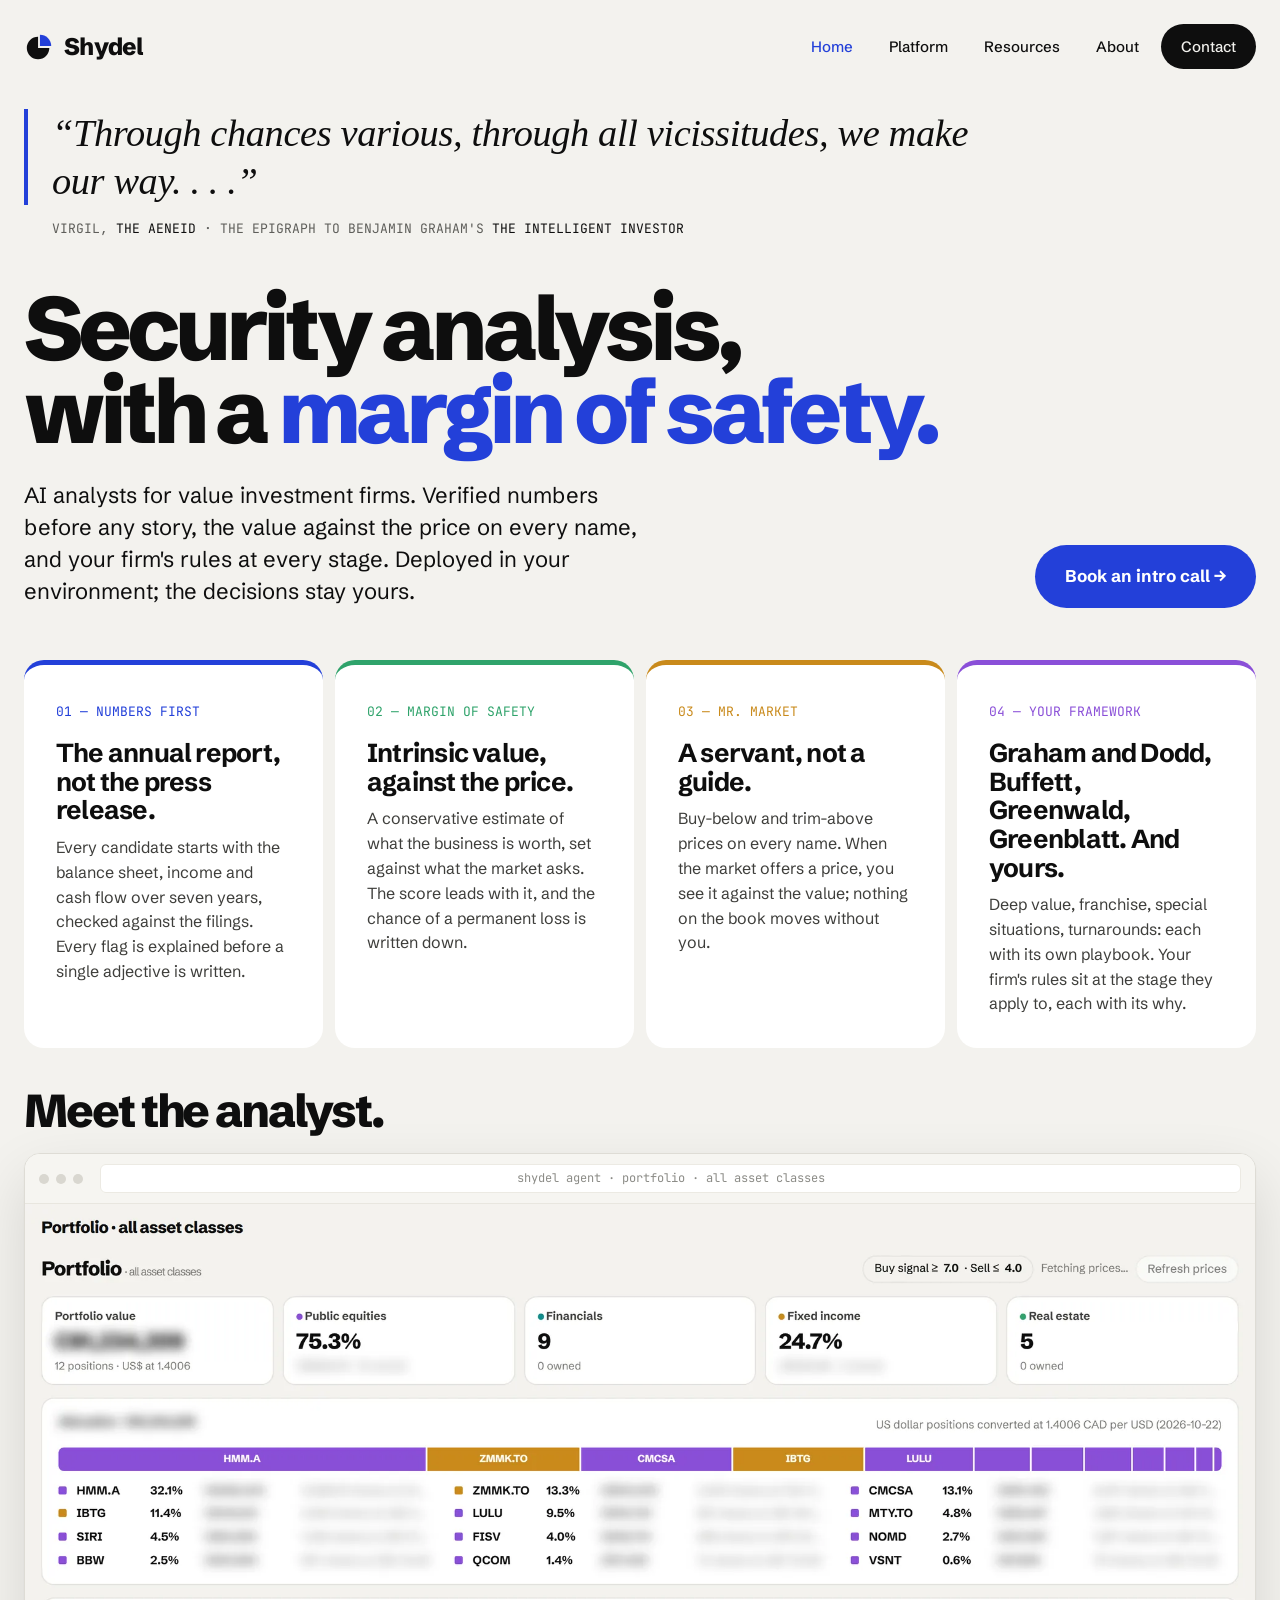
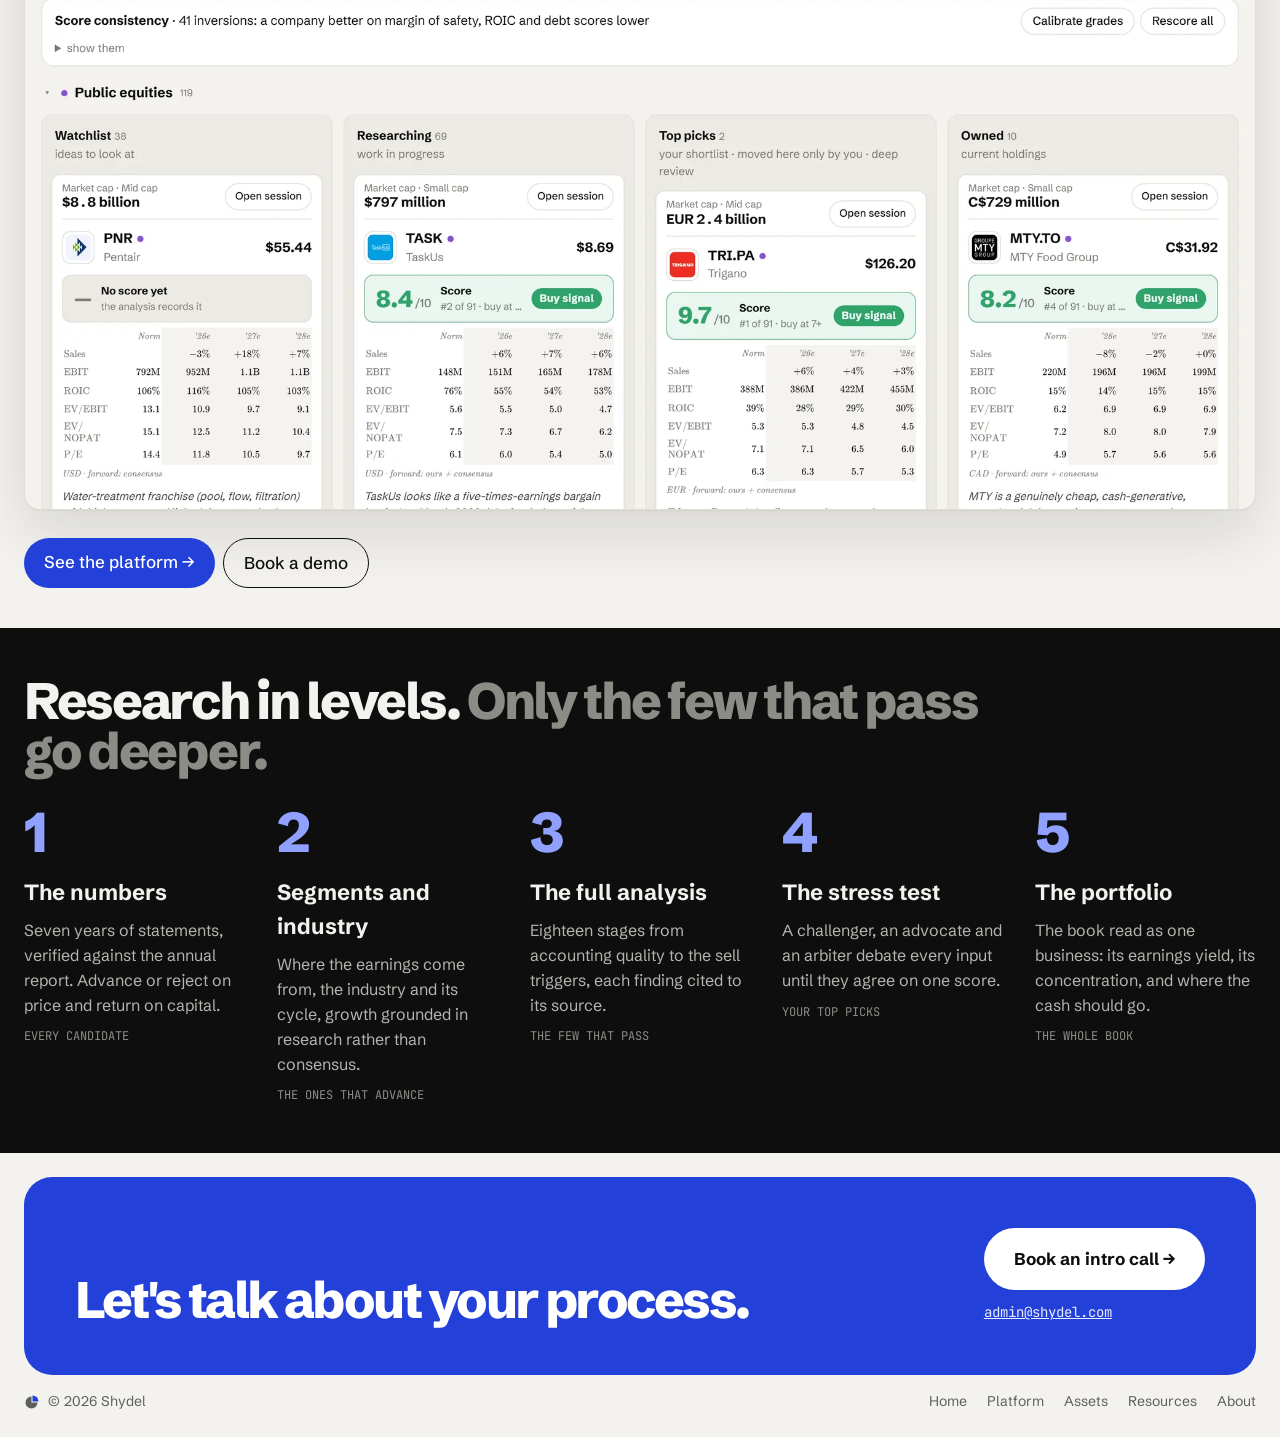
==== commit 685fc7c4: "Drop the board description under Meet the analyst" ====
--- a/index.html
+++ b/index.html
@@ -77,7 +77,6 @@
   <section class="wrap meet">
     <div class="section-head">
       <h2>Meet the analyst.</h2>
-      <p>One board for the book: ideas on the watchlist, names under research, your top picks and what you own, each with a score, a margin of safety and a buy or sell signal.</p>
     </div>
     <figure class="frame">
       <div class="frame-bar"><i></i><i></i><i></i><span class="frame-url">shydel agent · portfolio · all asset classes</span></div>
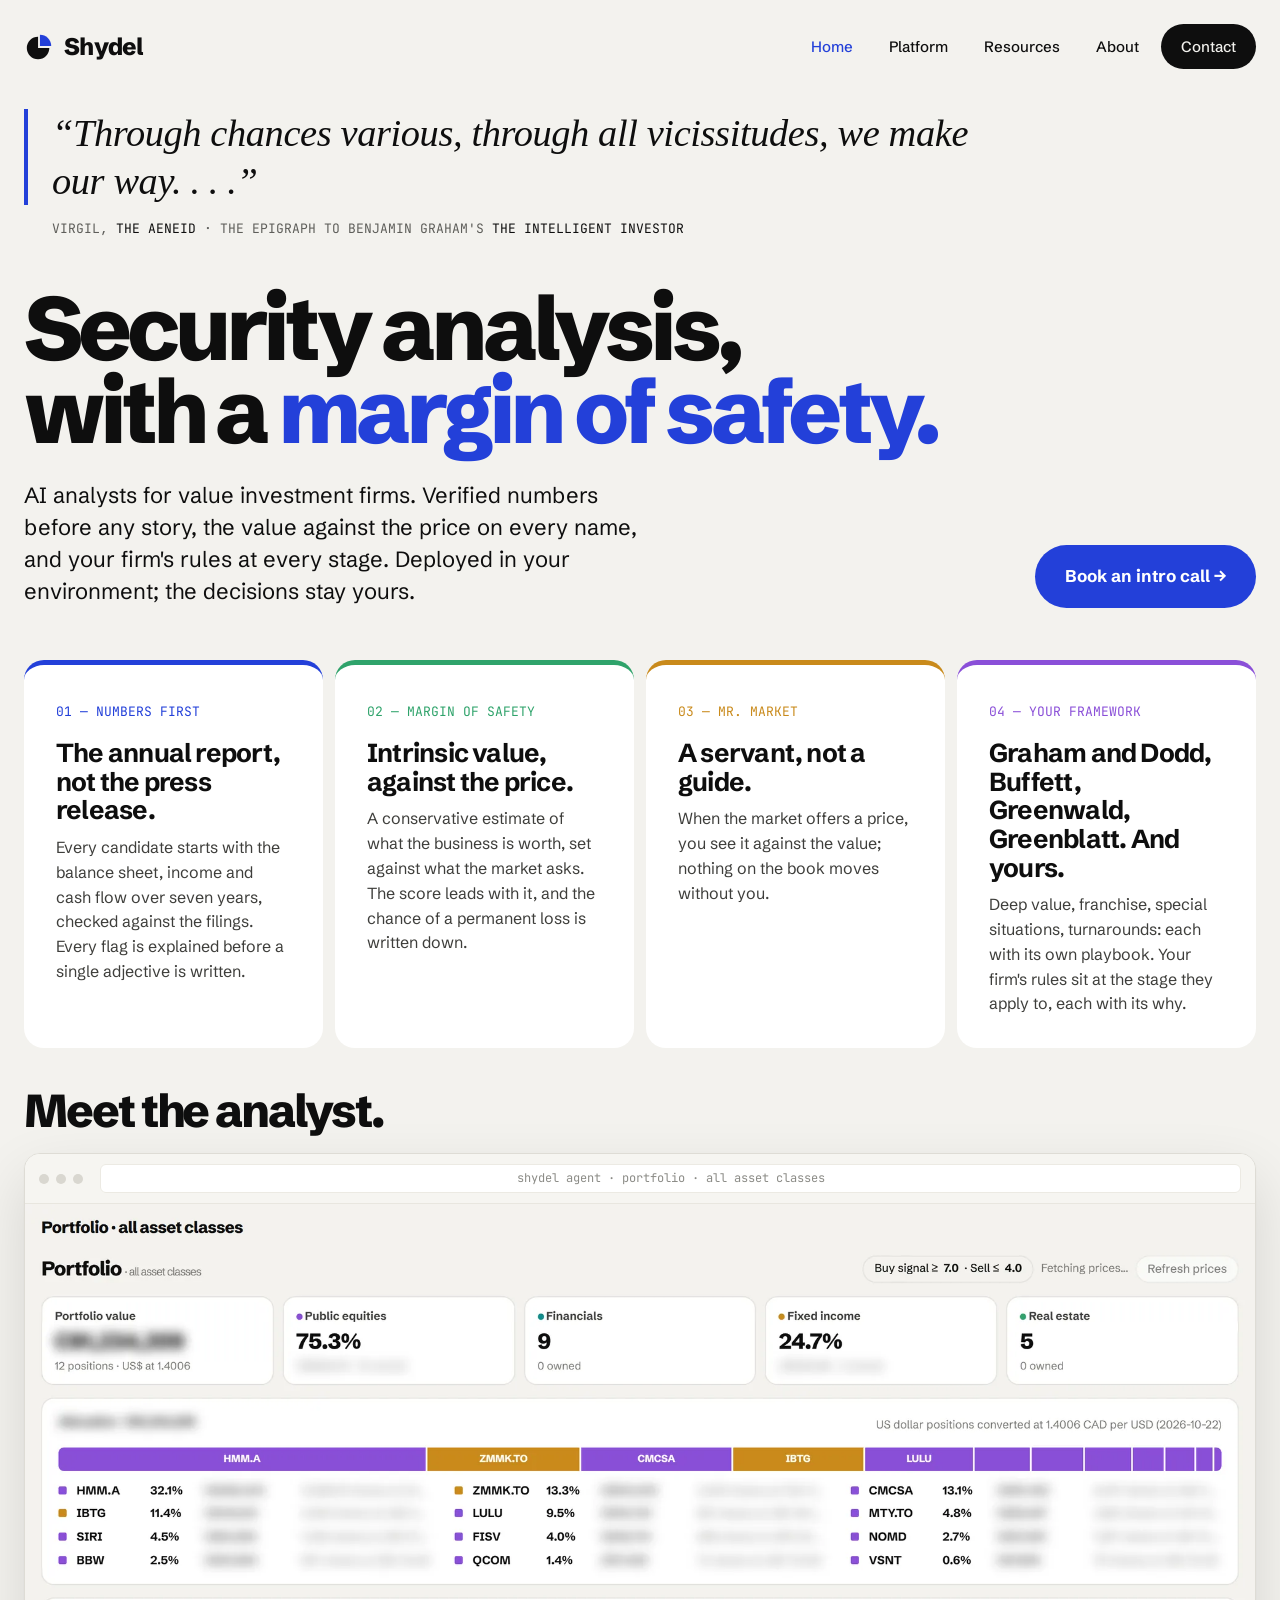
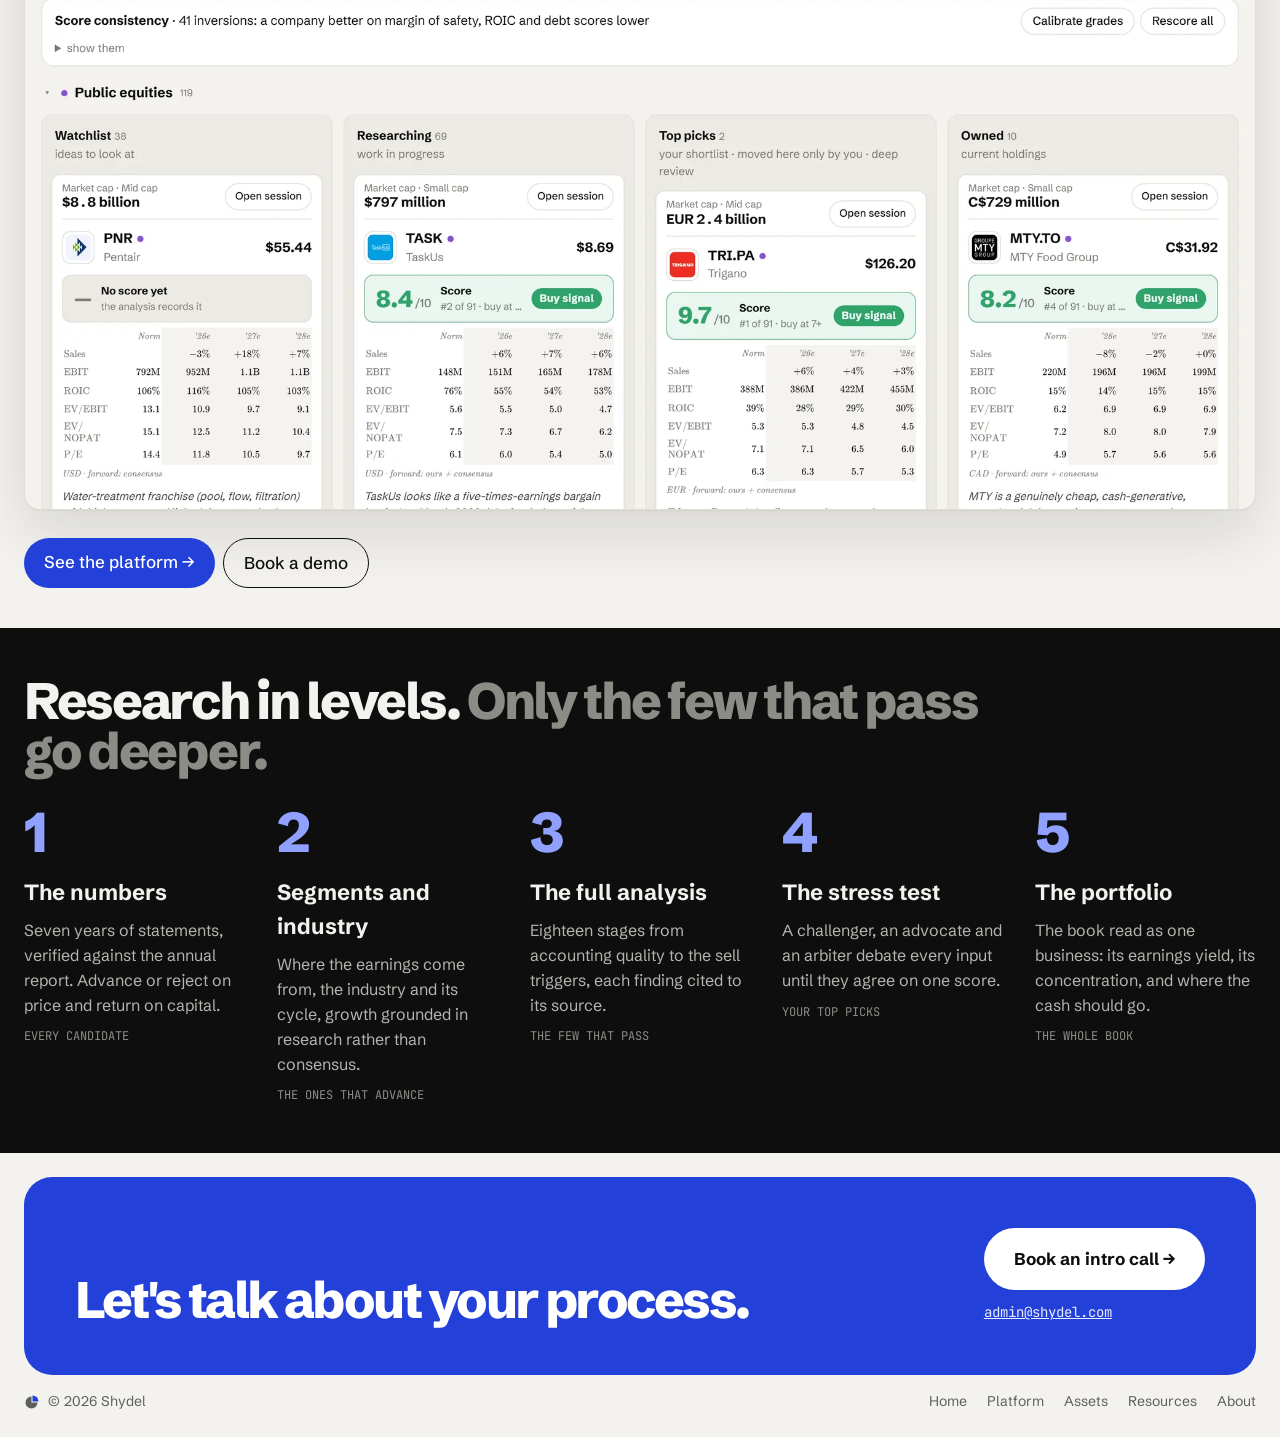
==== commit b513191b: "Trim the Mr. Market card on the home page" ====
--- a/index.html
+++ b/index.html
@@ -64,7 +64,7 @@
       <article class="use" style="--c: var(--fi)">
         <span class="tag">03 — Mr. Market</span>
         <h3>A servant, not a guide.</h3>
-        <p>Buy-below and trim-above prices on every name. When the market offers a price, you see it against the value; nothing on the book moves without you.</p>
+        <p>When the market offers a price, you see it against the value; nothing on the book moves without you.</p>
       </article>
       <article class="use" style="--c: var(--eq)">
         <span class="tag">04 — Your framework</span>
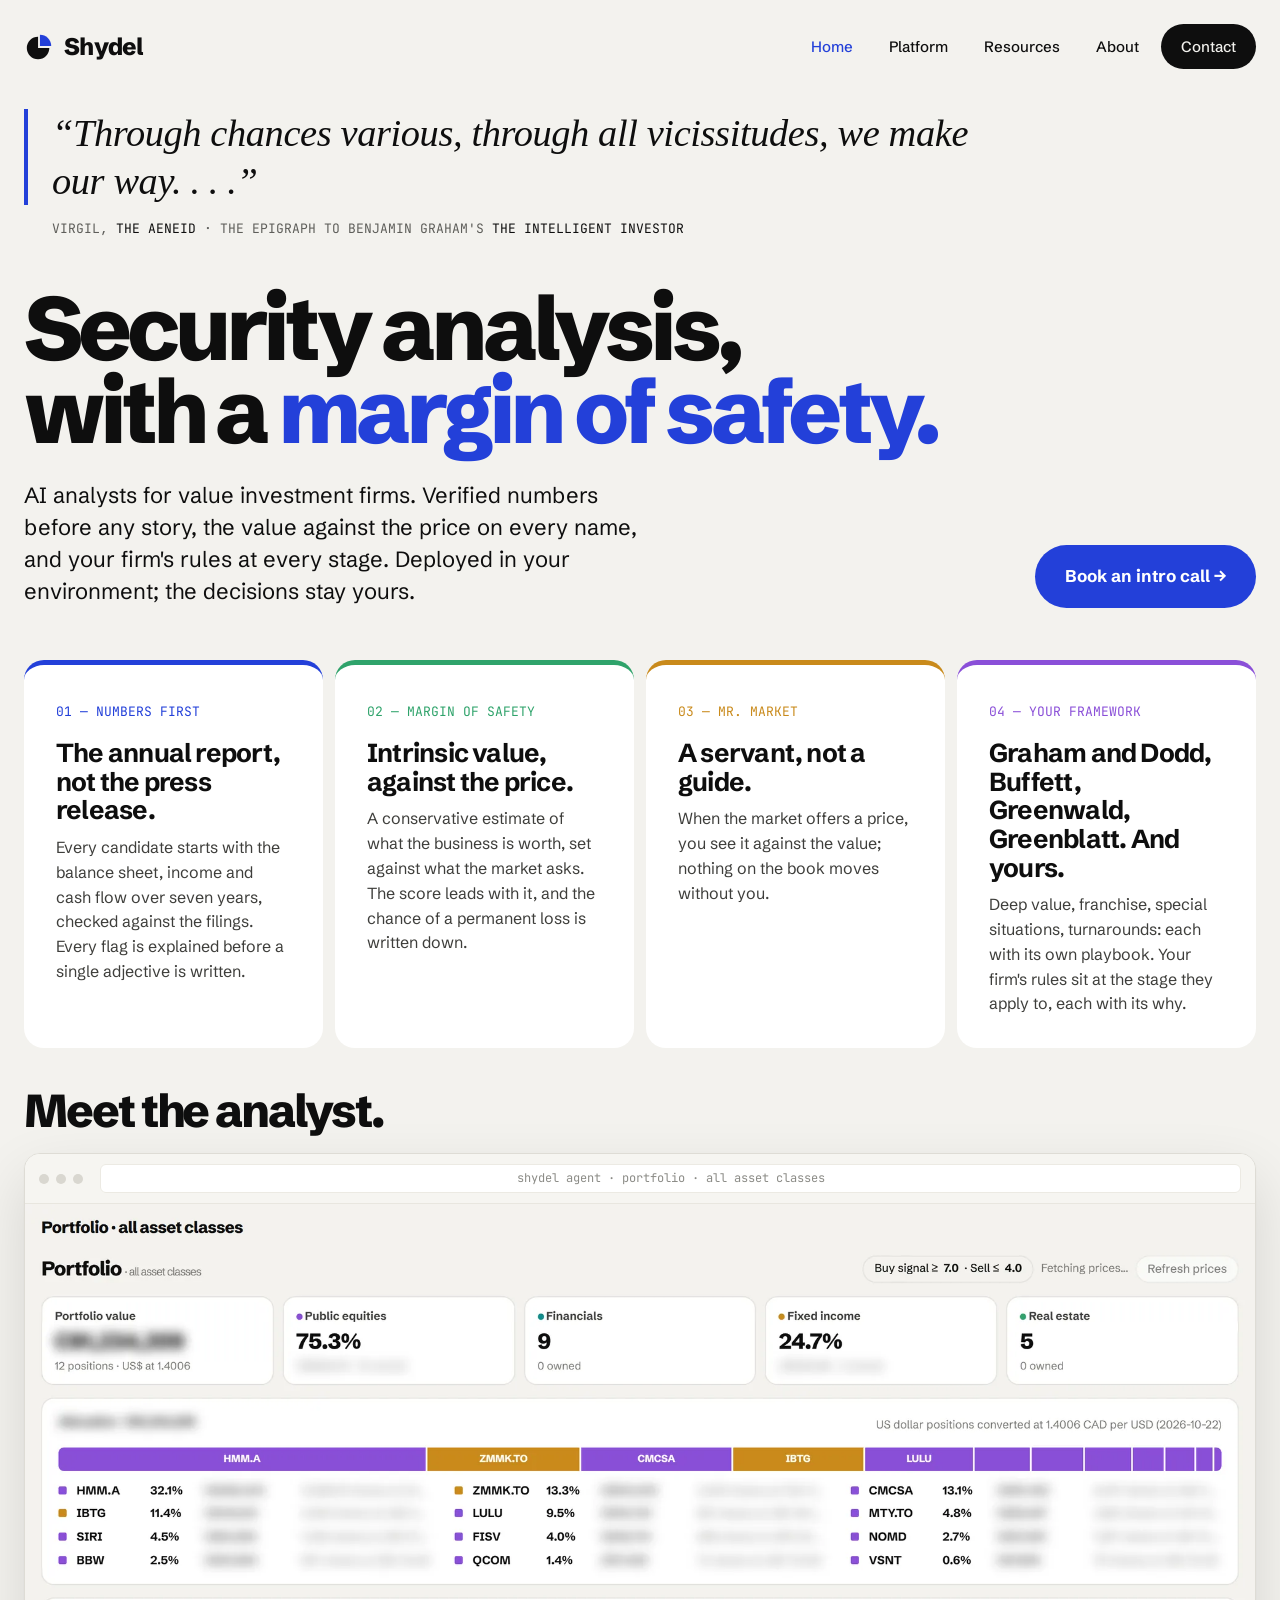
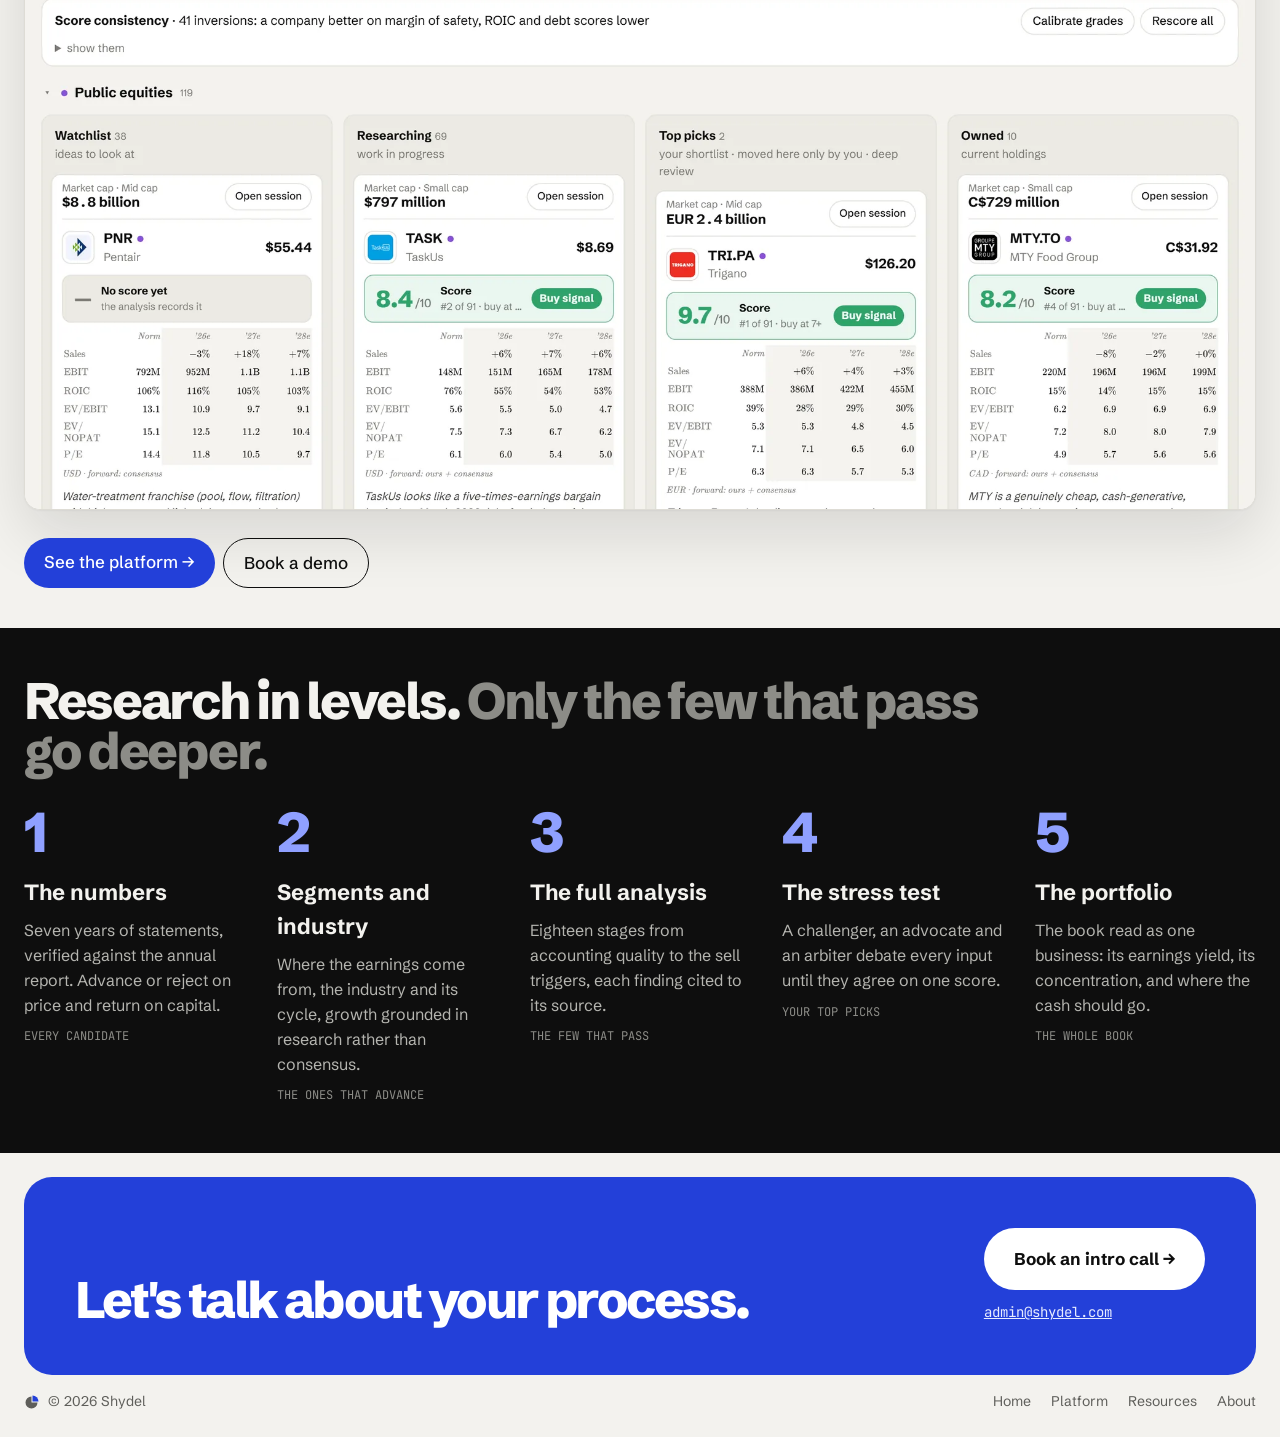
==== commit 5ee4a625: "Replace the asset-class page with the value framework The Analysis tab on Platform now explains the " ====
--- a/index.html
+++ b/index.html
@@ -117,7 +117,6 @@
   <nav class="footer-nav">
     <a href="index.html">Home</a>
     <a href="platform.html">Platform</a>
-    <a href="assets.html">Assets</a>
     <a href="resources.html">Resources</a>
     <a href="about.html">About</a>
   </nav>
--- a/styles.css
+++ b/styles.css
@@ -844,3 +844,24 @@
 .principles { padding-top: 24px; padding-bottom: 40px; }
 .principles .use { border-top: 5px solid var(--c, var(--accent)); }
 .principles .use .tag { color: var(--c, var(--accent)); }
+
+/* The value framework: six principles, the playbooks, the stages in four columns */
+.framework { grid-template-columns: repeat(3, minmax(0, 1fr)); }
+.framework .use { border-top: 5px solid var(--c, var(--accent)); display: flex; flex-direction: column; }
+.framework .use .tag { color: var(--c, var(--accent)); }
+.framework .use p { flex: 1; }
+.fw-src { display: block; margin-top: 16px; padding-top: 12px; border-top: 1px solid #ECEAE3; font-family: var(--mono); font-size: 12px; color: var(--text-3); text-transform: uppercase; }
+.playbooks .src { background: #1C1C1B; color: var(--bg); }
+.playbooks .src p { color: #B5B5B0; }
+.stage-cols { display: grid; grid-template-columns: repeat(4, minmax(0, 1fr)); gap: 20px; align-items: start; }
+.stage-cols h3 { font-size: 18px; letter-spacing: -0.02em; margin-bottom: 12px; display: flex; justify-content: space-between; gap: 8px; align-items: baseline; }
+.stage-cols h3 span { font-family: var(--mono); font-size: 12px; font-weight: 400; color: var(--text-3); }
+.band-dark .fact { color: var(--ink); }
+.mem-facts { grid-template-columns: repeat(4, minmax(0, 1fr)); margin-bottom: 32px; }
+@media (max-width: 1100px) {
+  .framework { grid-template-columns: repeat(2, minmax(0, 1fr)); }
+  .stage-cols, .mem-facts { grid-template-columns: repeat(2, minmax(0, 1fr)); }
+}
+@media (max-width: 700px) {
+  .framework, .stage-cols, .mem-facts { grid-template-columns: 1fr; }
+}
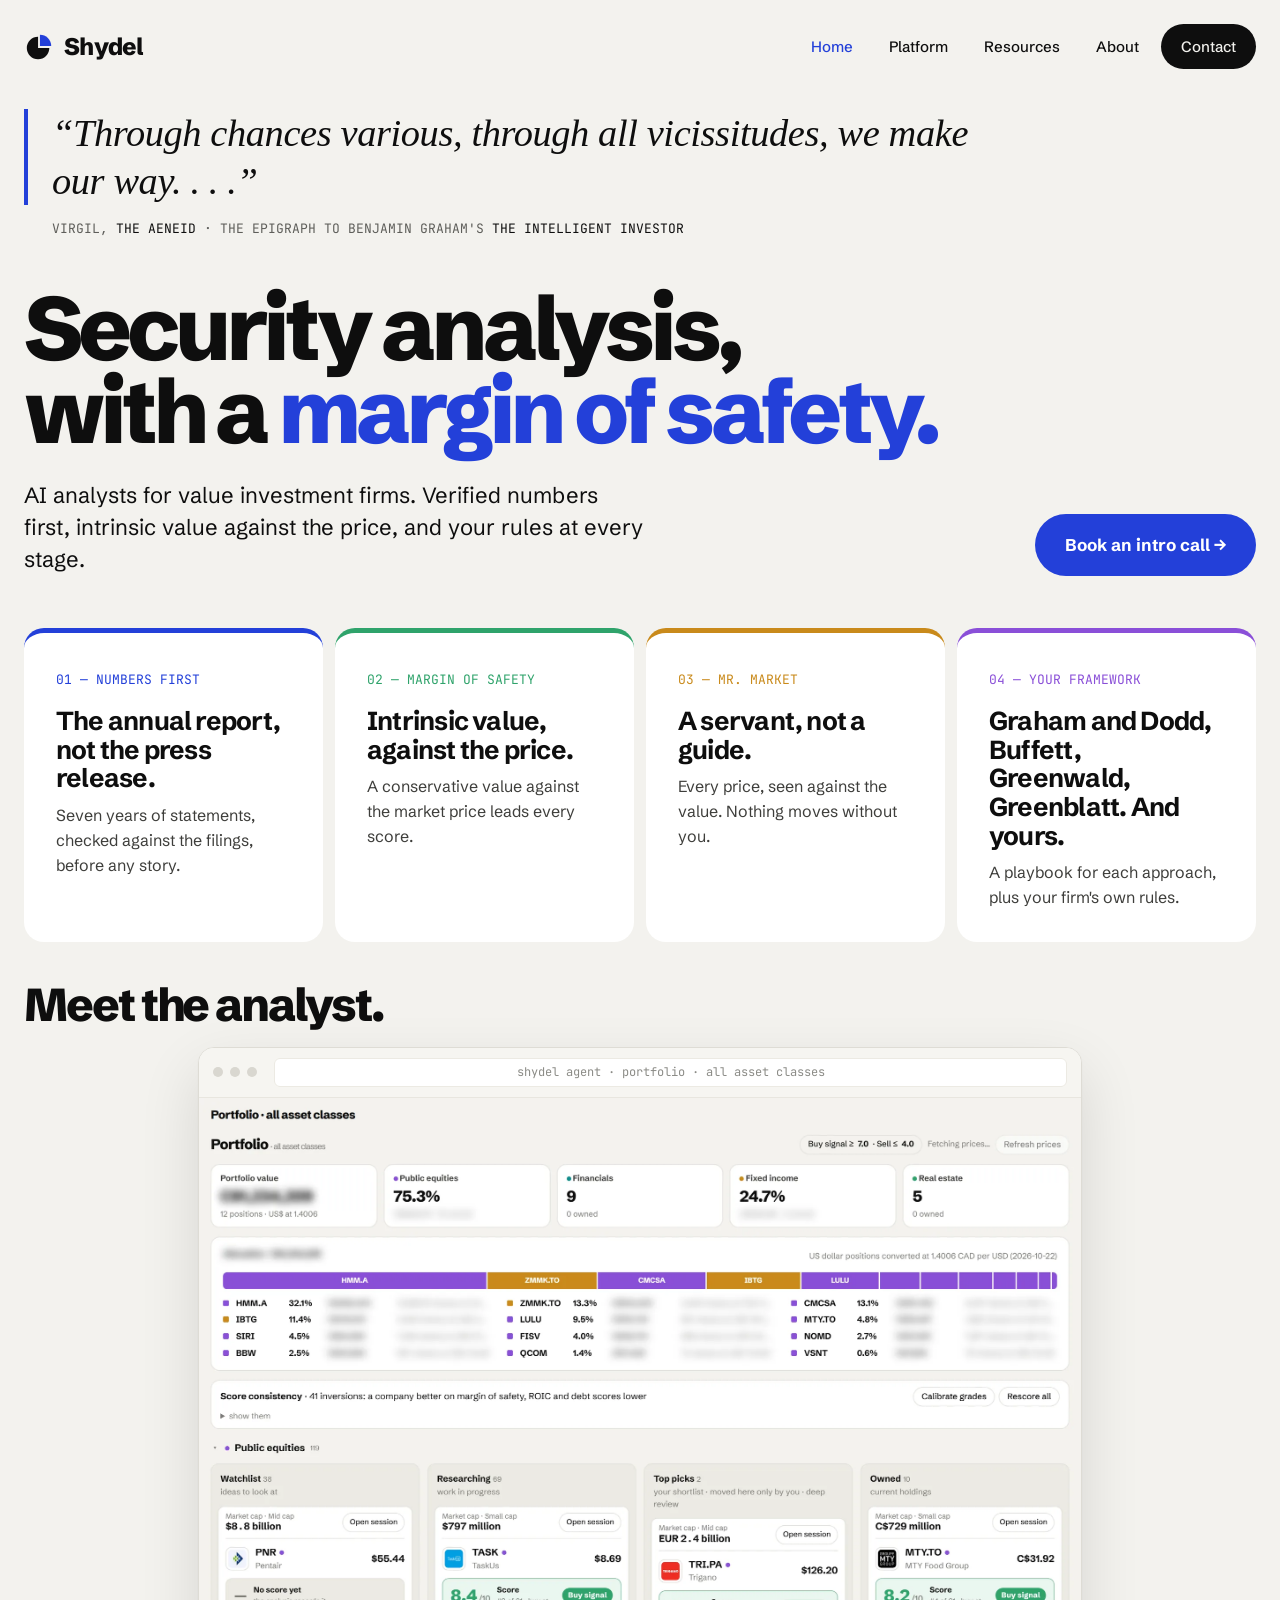
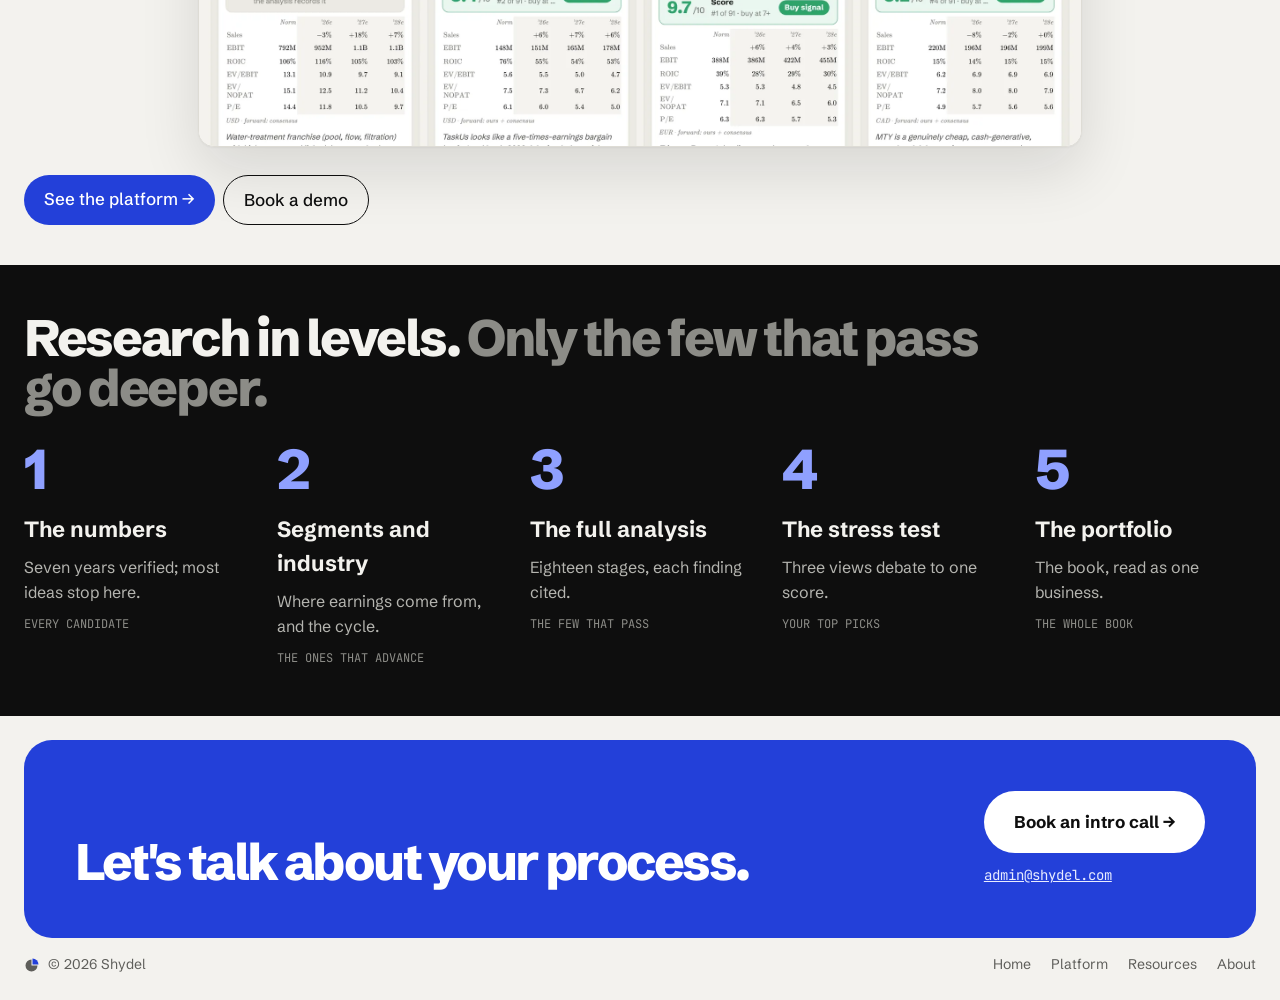
==== commit 2efa6d09: "Shorten copy across Home, Platform and About; fit every screenshot on one screen" ====
--- a/index.html
+++ b/index.html
@@ -44,7 +44,7 @@
   <section class="wrap hero">
     <h1>Security analysis,<br>with a <span class="accent">margin of safety.</span></h1>
     <div class="hero-foot">
-      <p class="lede">AI analysts for value investment firms. Verified numbers before any story, the value against the price on every name, and your firm's rules at every stage. Deployed in your environment; the decisions stay yours.</p>
+      <p class="lede">AI analysts for value investment firms. Verified numbers first, intrinsic value against the price, and your rules at every stage.</p>
       <a href="https://bookings.cloud.microsoft/book/Shydel1@shydel.com/" target="_blank" rel="noopener" class="pill pill-accent pill-lg">Book an intro call →</a>
     </div>
   </section>
@@ -54,22 +54,22 @@
       <article class="use" style="--c: var(--pe)">
         <span class="tag">01 — Numbers first</span>
         <h3>The annual report, not the press release.</h3>
-        <p>Every candidate starts with the balance sheet, income and cash flow over seven years, checked against the filings. Every flag is explained before a single adjective is written.</p>
+        <p>Seven years of statements, checked against the filings, before any story.</p>
       </article>
       <article class="use" style="--c: var(--re)">
         <span class="tag">02 — Margin of safety</span>
         <h3>Intrinsic value, against the price.</h3>
-        <p>A conservative estimate of what the business is worth, set against what the market asks. The score leads with it, and the chance of a permanent loss is written down.</p>
+        <p>A conservative value against the market price leads every score.</p>
       </article>
       <article class="use" style="--c: var(--fi)">
         <span class="tag">03 — Mr. Market</span>
         <h3>A servant, not a guide.</h3>
-        <p>When the market offers a price, you see it against the value; nothing on the book moves without you.</p>
+        <p>Every price, seen against the value. Nothing moves without you.</p>
       </article>
       <article class="use" style="--c: var(--eq)">
         <span class="tag">04 — Your framework</span>
         <h3>Graham and Dodd, Buffett, Greenwald, Greenblatt. And yours.</h3>
-        <p>Deep value, franchise, special situations, turnarounds: each with its own playbook. Your firm's rules sit at the stage they apply to, each with its why.</p>
+        <p>A playbook for each approach, plus your firm's own rules.</p>
       </article>
     </div>
   </section>
@@ -92,11 +92,11 @@
     <div class="wrap">
       <h2>Research in levels. <span class="muted">Only the few that pass go deeper.</span></h2>
       <ol class="steps steps-5">
-        <li><span class="step-num">1</span><h3>The numbers</h3><p>Seven years of statements, verified against the annual report. Advance or reject on price and return on capital.</p><span class="step-tag">every candidate</span></li>
-        <li><span class="step-num">2</span><h3>Segments and industry</h3><p>Where the earnings come from, the industry and its cycle, growth grounded in research rather than consensus.</p><span class="step-tag">the ones that advance</span></li>
-        <li><span class="step-num">3</span><h3>The full analysis</h3><p>Eighteen stages from accounting quality to the sell triggers, each finding cited to its source.</p><span class="step-tag">the few that pass</span></li>
-        <li><span class="step-num">4</span><h3>The stress test</h3><p>A challenger, an advocate and an arbiter debate every input until they agree on one score.</p><span class="step-tag">your top picks</span></li>
-        <li><span class="step-num">5</span><h3>The portfolio</h3><p>The book read as one business: its earnings yield, its concentration, and where the cash should go.</p><span class="step-tag">the whole book</span></li>
+        <li><span class="step-num">1</span><h3>The numbers</h3><p>Seven years verified; most ideas stop here.</p><span class="step-tag">every candidate</span></li>
+        <li><span class="step-num">2</span><h3>Segments and industry</h3><p>Where earnings come from, and the cycle.</p><span class="step-tag">the ones that advance</span></li>
+        <li><span class="step-num">3</span><h3>The full analysis</h3><p>Eighteen stages, each finding cited.</p><span class="step-tag">the few that pass</span></li>
+        <li><span class="step-num">4</span><h3>The stress test</h3><p>Three views debate to one score.</p><span class="step-tag">your top picks</span></li>
+        <li><span class="step-num">5</span><h3>The portfolio</h3><p>The book, read as one business.</p><span class="step-tag">the whole book</span></li>
       </ol>
     </div>
   </section>
--- a/styles.css
+++ b/styles.css
@@ -853,15 +853,30 @@
 .fw-src { display: block; margin-top: 16px; padding-top: 12px; border-top: 1px solid #ECEAE3; font-family: var(--mono); font-size: 12px; color: var(--text-3); text-transform: uppercase; }
 .playbooks .src { background: #1C1C1B; color: var(--bg); }
 .playbooks .src p { color: #B5B5B0; }
-.stage-cols { display: grid; grid-template-columns: repeat(4, minmax(0, 1fr)); gap: 20px; align-items: start; }
-.stage-cols h3 { font-size: 18px; letter-spacing: -0.02em; margin-bottom: 12px; display: flex; justify-content: space-between; gap: 8px; align-items: baseline; }
-.stage-cols h3 span { font-family: var(--mono); font-size: 12px; font-weight: 400; color: var(--text-3); }
+.stage-grid { display: grid; grid-template-columns: minmax(0, 1fr) minmax(0, 2fr) minmax(0, 1fr) minmax(0, 1fr); gap: 16px; align-items: stretch; }
+.stage-grid > div { background: #FFFFFF; border-radius: 16px; padding: 18px 18px 8px; }
+.sg-list { list-style: none; margin: 0; padding: 0; }
+.sg-list.two { display: grid; grid-template-columns: repeat(2, minmax(0, 1fr)); column-gap: 20px; }
+.sg-list li { display: grid; grid-template-columns: 26px 1fr; gap: 10px; align-items: start; padding: 9px 0; border-top: 1px solid #ECEAE3; }
+.sg-list i { width: 24px; height: 24px; border-radius: 50%; border: 1.5px solid var(--g); color: var(--g); font-style: normal; font-family: var(--mono); font-size: 11px; display: grid; place-items: center; }
+.sg-list b { display: block; font-size: 14.5px; line-height: 1.25; }
+.sg-list span { display: block; font-size: 13px; line-height: 1.35; color: var(--text-3); margin-top: 2px; }
+.stage-grid h3 { font-size: 18px; letter-spacing: -0.02em; margin-bottom: 12px; display: flex; justify-content: space-between; gap: 8px; align-items: baseline; }
+.stage-grid h3 span { font-family: var(--mono); font-size: 12px; font-weight: 400; color: var(--text-3); }
 .band-dark .fact { color: var(--ink); }
 .mem-facts { grid-template-columns: repeat(4, minmax(0, 1fr)); margin-bottom: 32px; }
 @media (max-width: 1100px) {
   .framework { grid-template-columns: repeat(2, minmax(0, 1fr)); }
-  .stage-cols, .mem-facts { grid-template-columns: repeat(2, minmax(0, 1fr)); }
+  .stage-grid, .mem-facts { grid-template-columns: repeat(2, minmax(0, 1fr)); }
+  .sg-wide { grid-column: span 2; }
 }
 @media (max-width: 700px) {
-  .framework, .stage-cols, .mem-facts { grid-template-columns: 1fr; }
-}
+  .framework, .stage-grid, .mem-facts, .sg-list.two { grid-template-columns: 1fr; }
+  .sg-wide { grid-column: auto; }
+}
+
+/* Every screenshot fits on one screen: the frame shrinks to the image, the image to the viewport height */
+.frame { width: fit-content; max-width: 100%; margin-inline: auto; }
+.frame img { width: auto; max-width: 100%; height: auto; max-height: min(72vh, 780px); }
+.frame-bar { min-width: 0; }
+.frame-url { overflow: hidden; text-overflow: ellipsis; white-space: nowrap; }
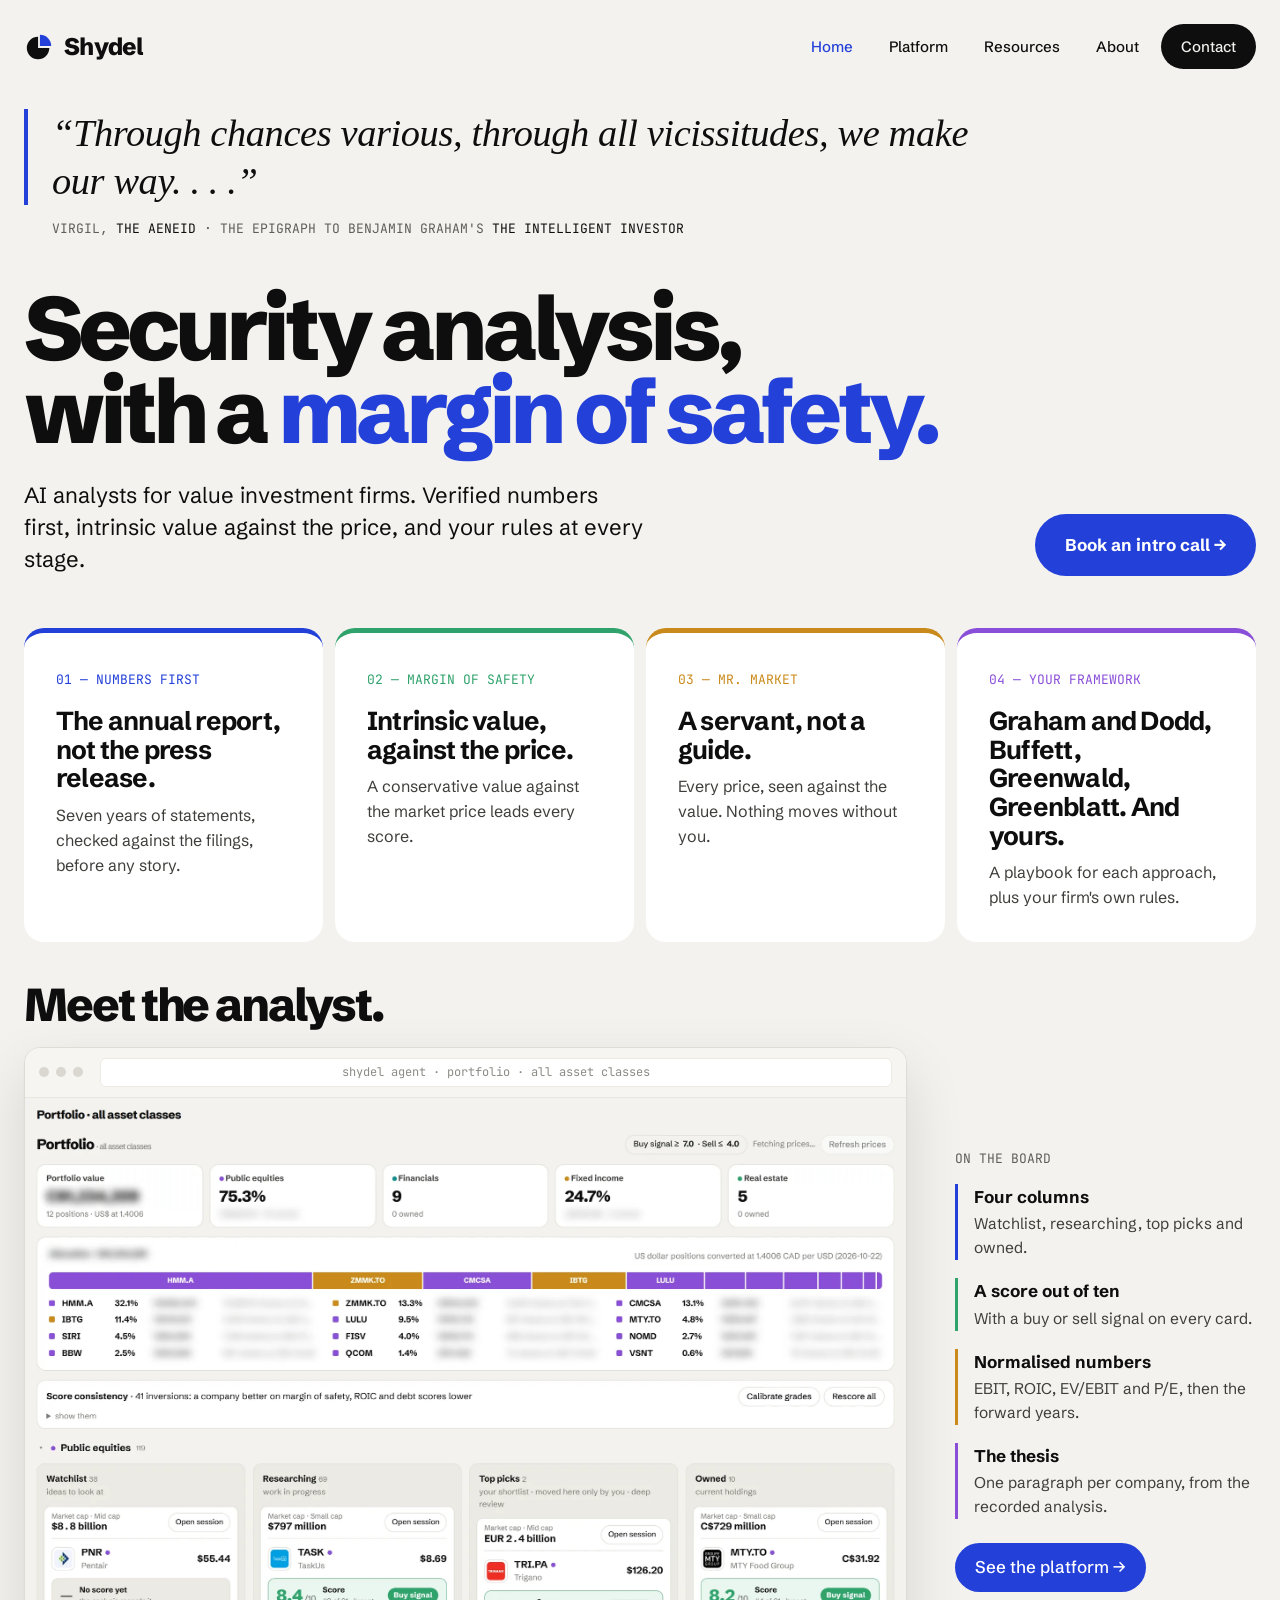
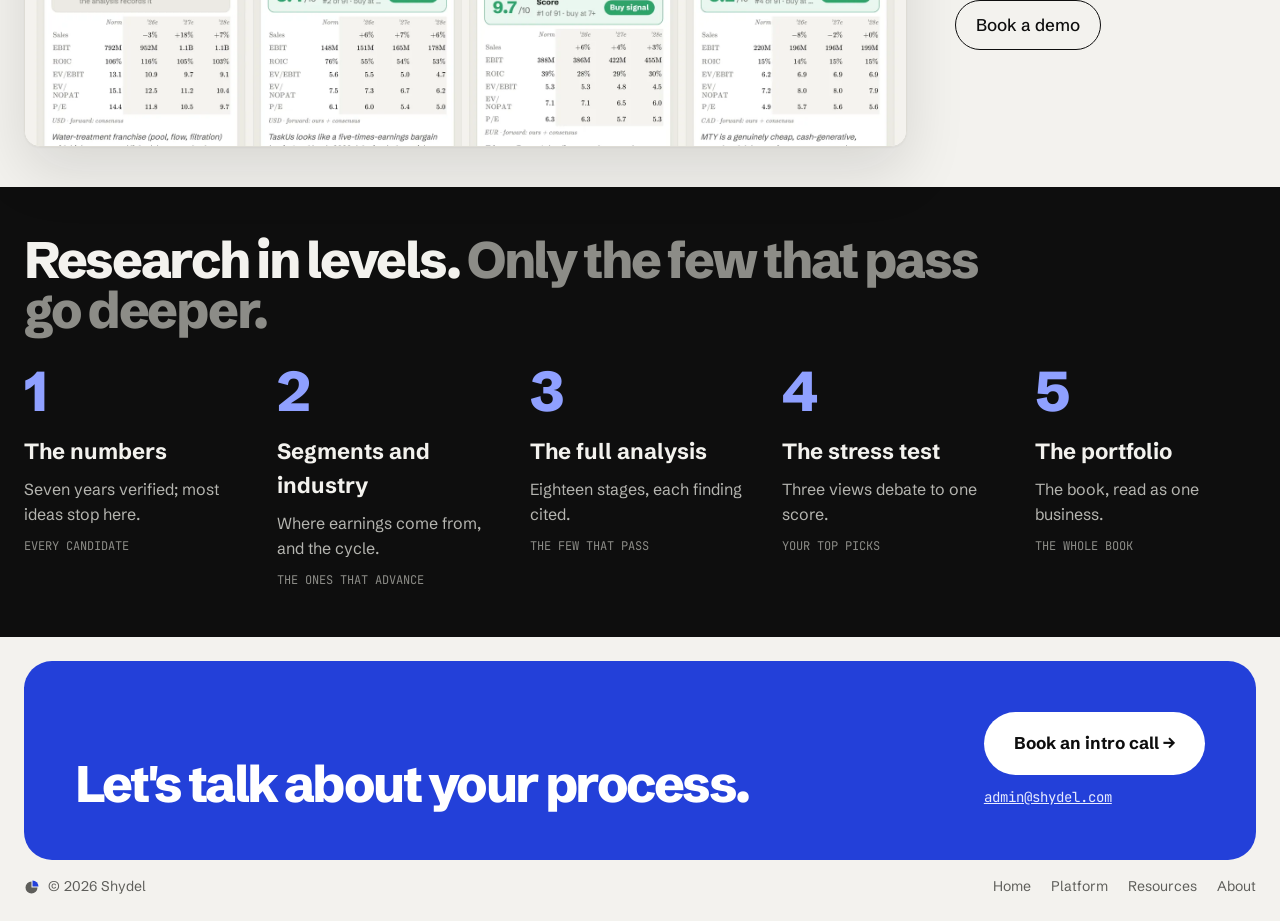
==== commit 03adbcfb: "Fill the empty space: key figures beside screenshots, a legend beside the board, readable crops of t" ====
--- a/index.html
+++ b/index.html
@@ -78,13 +78,24 @@
     <div class="section-head">
       <h2>Meet the analyst.</h2>
     </div>
+    <div class="shot-split">
     <figure class="frame">
       <div class="frame-bar"><i></i><i></i><i></i><span class="frame-url">shydel agent · portfolio · all asset classes</span></div>
       <img src="assets/app/vi-board.webp" alt="The Shydel Agent portfolio board: the book by weight, then the public equities lane with Watchlist, Researching, Top picks and Owned columns. Each card carries a score out of ten, a buy signal and normalised EBIT, ROIC, EV/EBIT and P/E." width="2000" height="1471" loading="lazy">
     </figure>
-    <div class="meet-links">
+    <aside class="legend">
+      <span class="tag">On the board</span>
+      <ol>
+        <li style="--c: var(--pe)"><b>Four columns</b>Watchlist, researching, top picks and owned.</li>
+        <li style="--c: var(--re)"><b>A score out of ten</b>With a buy or sell signal on every card.</li>
+        <li style="--c: var(--fi)"><b>Normalised numbers</b>EBIT, ROIC, EV/EBIT and P/E, then the forward years.</li>
+        <li style="--c: var(--eq)"><b>The thesis</b>One paragraph per company, from the recorded analysis.</li>
+      </ol>
+      <div class="meet-links">
       <a href="platform.html" class="pill pill-accent">See the platform →</a>
       <a href="https://bookings.cloud.microsoft/book/Shydel1@shydel.com/" target="_blank" rel="noopener" class="pill pill-outline">Book a demo</a>
+    </div>
+    </aside>
     </div>
   </section>
 
--- a/styles.css
+++ b/styles.css
@@ -880,3 +880,22 @@
 .frame img { width: auto; max-width: 100%; height: auto; max-height: min(72vh, 780px); }
 .frame-bar { min-width: 0; }
 .frame-url { overflow: hidden; text-overflow: ellipsis; white-space: nowrap; }
+
+/* Filling the space: columns that hug the screenshot, key figures beside it, a legend beside the board */
+.zig:has(> .zig-media > .frame) { grid-template-columns: minmax(300px, 1fr) auto; }
+.zig.flip:has(> .zig-media > .frame) { grid-template-columns: auto minmax(300px, 1fr); }
+.zig-media > .frame { margin-inline: 0; }
+.kfig { display: grid; grid-template-columns: repeat(2, minmax(0, 1fr)); gap: 10px; margin: 24px 0 0; }
+.kfig div { background: #1C1C1B; border: 1px solid #2E2E2C; border-radius: 14px; padding: 14px 16px; }
+.kfig dt { font-size: clamp(20px, 2vw, 28px); font-weight: 800; letter-spacing: -0.03em; line-height: 1.1; color: #FFFFFF; }
+.kfig dd { margin: 4px 0 0; font-size: 13px; color: #B5B5B0; }
+.shot-split { display: grid; grid-template-columns: auto minmax(240px, 1fr); gap: 32px 48px; align-items: center; }
+.shot-split > .frame { margin-inline: 0; }
+.legend ol { list-style: none; margin: 14px 0 0; padding: 0; display: grid; gap: 18px; }
+.legend li { padding-left: 16px; border-left: 3px solid var(--c, var(--accent)); color: var(--text-2); font-size: 15.5px; }
+.legend b { display: block; color: var(--ink); font-size: 17px; margin-bottom: 2px; }
+.legend .meet-links { margin-top: 24px; }
+@media (max-width: 860px) {
+  .zig:has(> .zig-media > .frame), .zig.flip:has(> .zig-media > .frame), .shot-split { grid-template-columns: 1fr; }
+  .zig-media > .frame, .shot-split > .frame { margin-inline: auto; }
+}
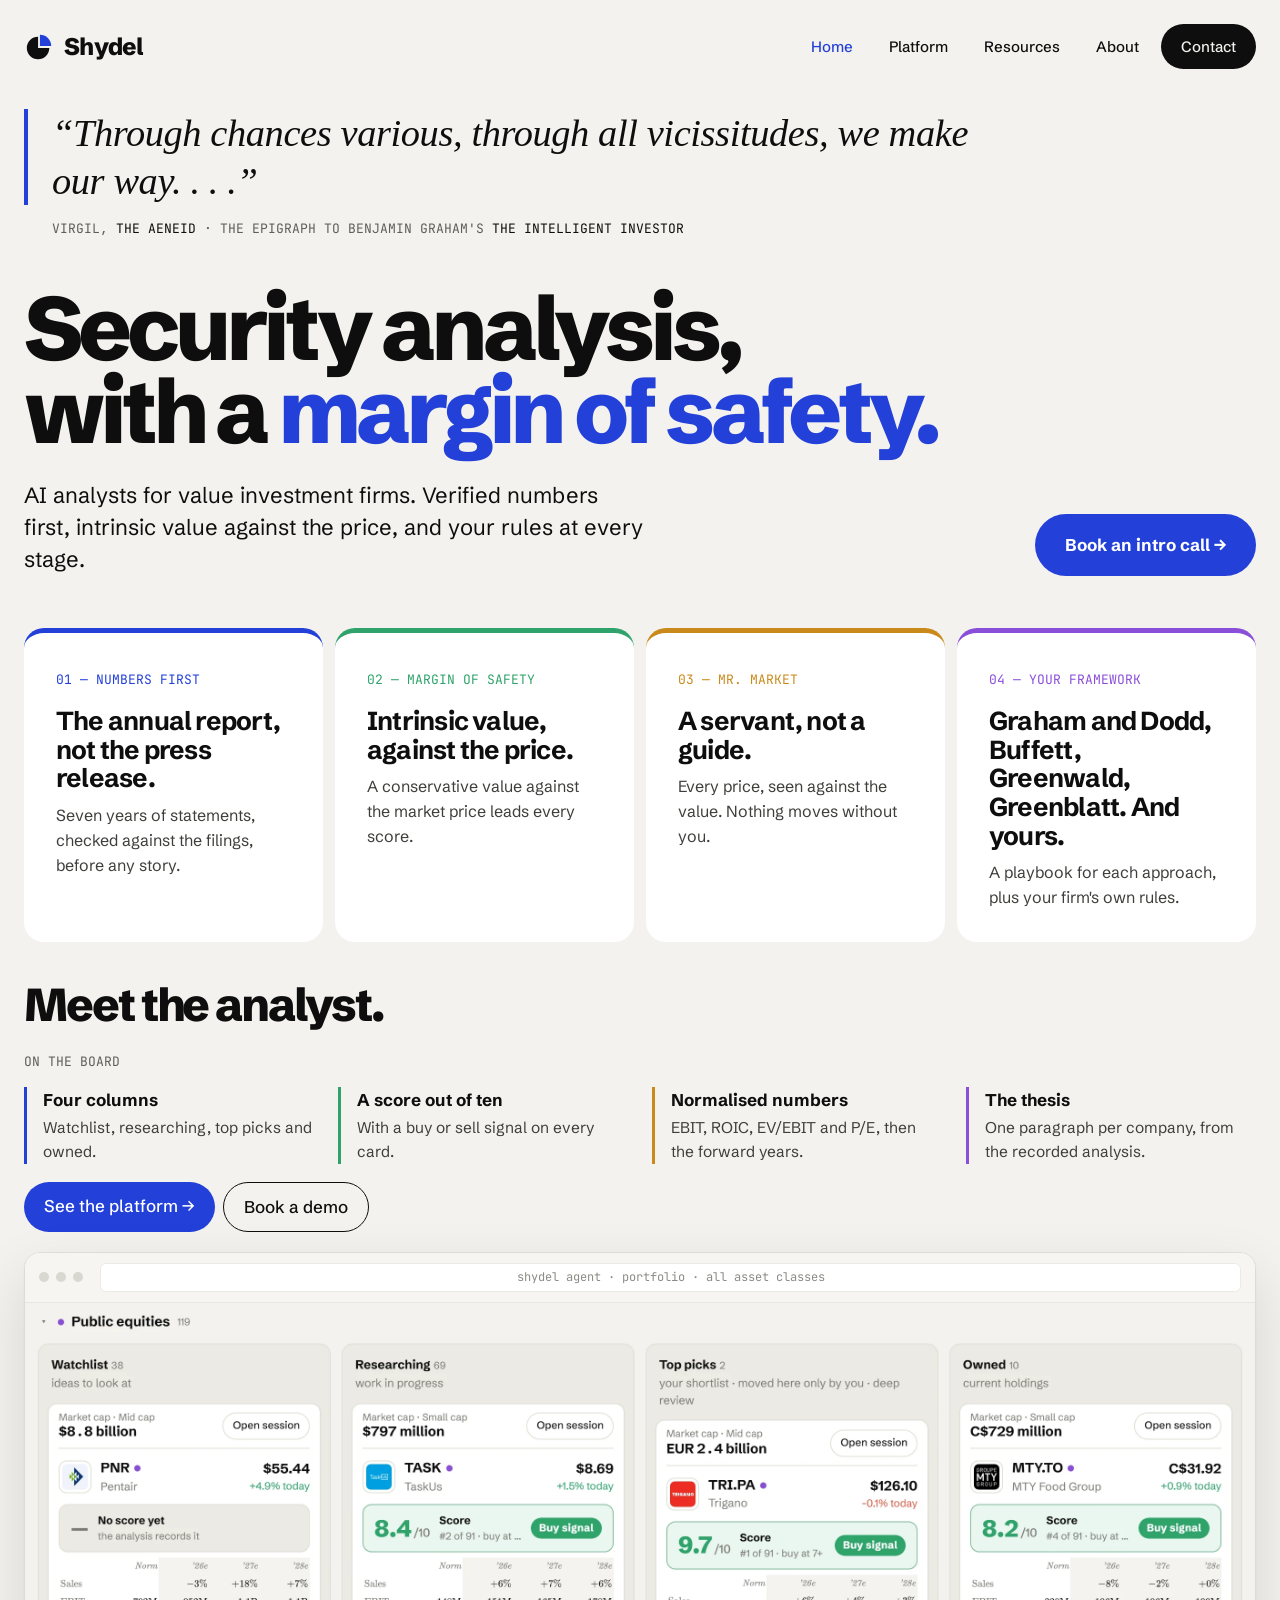
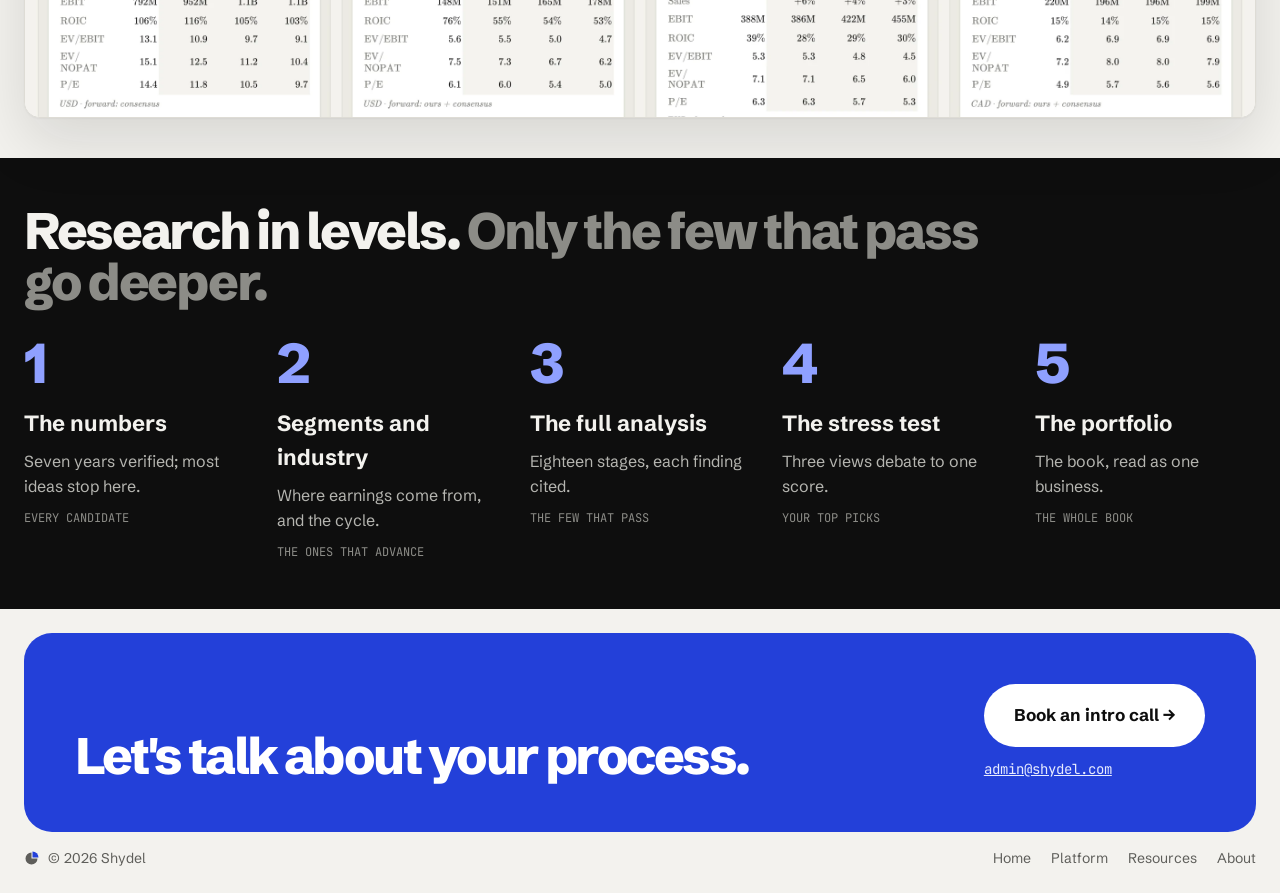
==== commit fd6ab0a7: "Small, readable screenshots at real text size; board without the portfolio totals" ====
--- a/index.html
+++ b/index.html
@@ -81,7 +81,7 @@
     <div class="shot-split">
     <figure class="frame">
       <div class="frame-bar"><i></i><i></i><i></i><span class="frame-url">shydel agent · portfolio · all asset classes</span></div>
-      <img src="assets/app/vi-board.webp" alt="The Shydel Agent portfolio board: the book by weight, then the public equities lane with Watchlist, Researching, Top picks and Owned columns. Each card carries a score out of ten, a buy signal and normalised EBIT, ROIC, EV/EBIT and P/E." width="2000" height="1471" loading="lazy">
+      <img src="assets/app/vi-board.webp" alt="The Shydel Agent portfolio board: the book by weight, then the public equities lane with Watchlist, Researching, Top picks and Owned columns. Each card carries a score out of ten, a buy signal and normalised EBIT, ROIC, EV/EBIT and P/E." width="1352" height="456" style="width: 1352px" loading="lazy">
     </figure>
     <aside class="legend">
       <span class="tag">On the board</span>
--- a/styles.css
+++ b/styles.css
@@ -899,3 +899,12 @@
   .zig:has(> .zig-media > .frame), .zig.flip:has(> .zig-media > .frame), .shot-split { grid-template-columns: 1fr; }
   .zig-media > .frame, .shot-split > .frame { margin-inline: auto; }
 }
+
+/* The board keeps the full width; its legend runs above it in four columns */
+.shot-split { grid-template-columns: 1fr; gap: 20px; }
+.shot-split > .legend { order: -1; }
+.shot-split > .frame { margin-inline: auto; }
+.legend ol { grid-template-columns: repeat(4, minmax(0, 1fr)); gap: 16px 24px; }
+.legend .meet-links { margin-top: 18px; }
+@media (max-width: 860px) { .legend ol { grid-template-columns: repeat(2, minmax(0, 1fr)); } }
+@media (max-width: 520px) { .legend ol { grid-template-columns: 1fr; } }
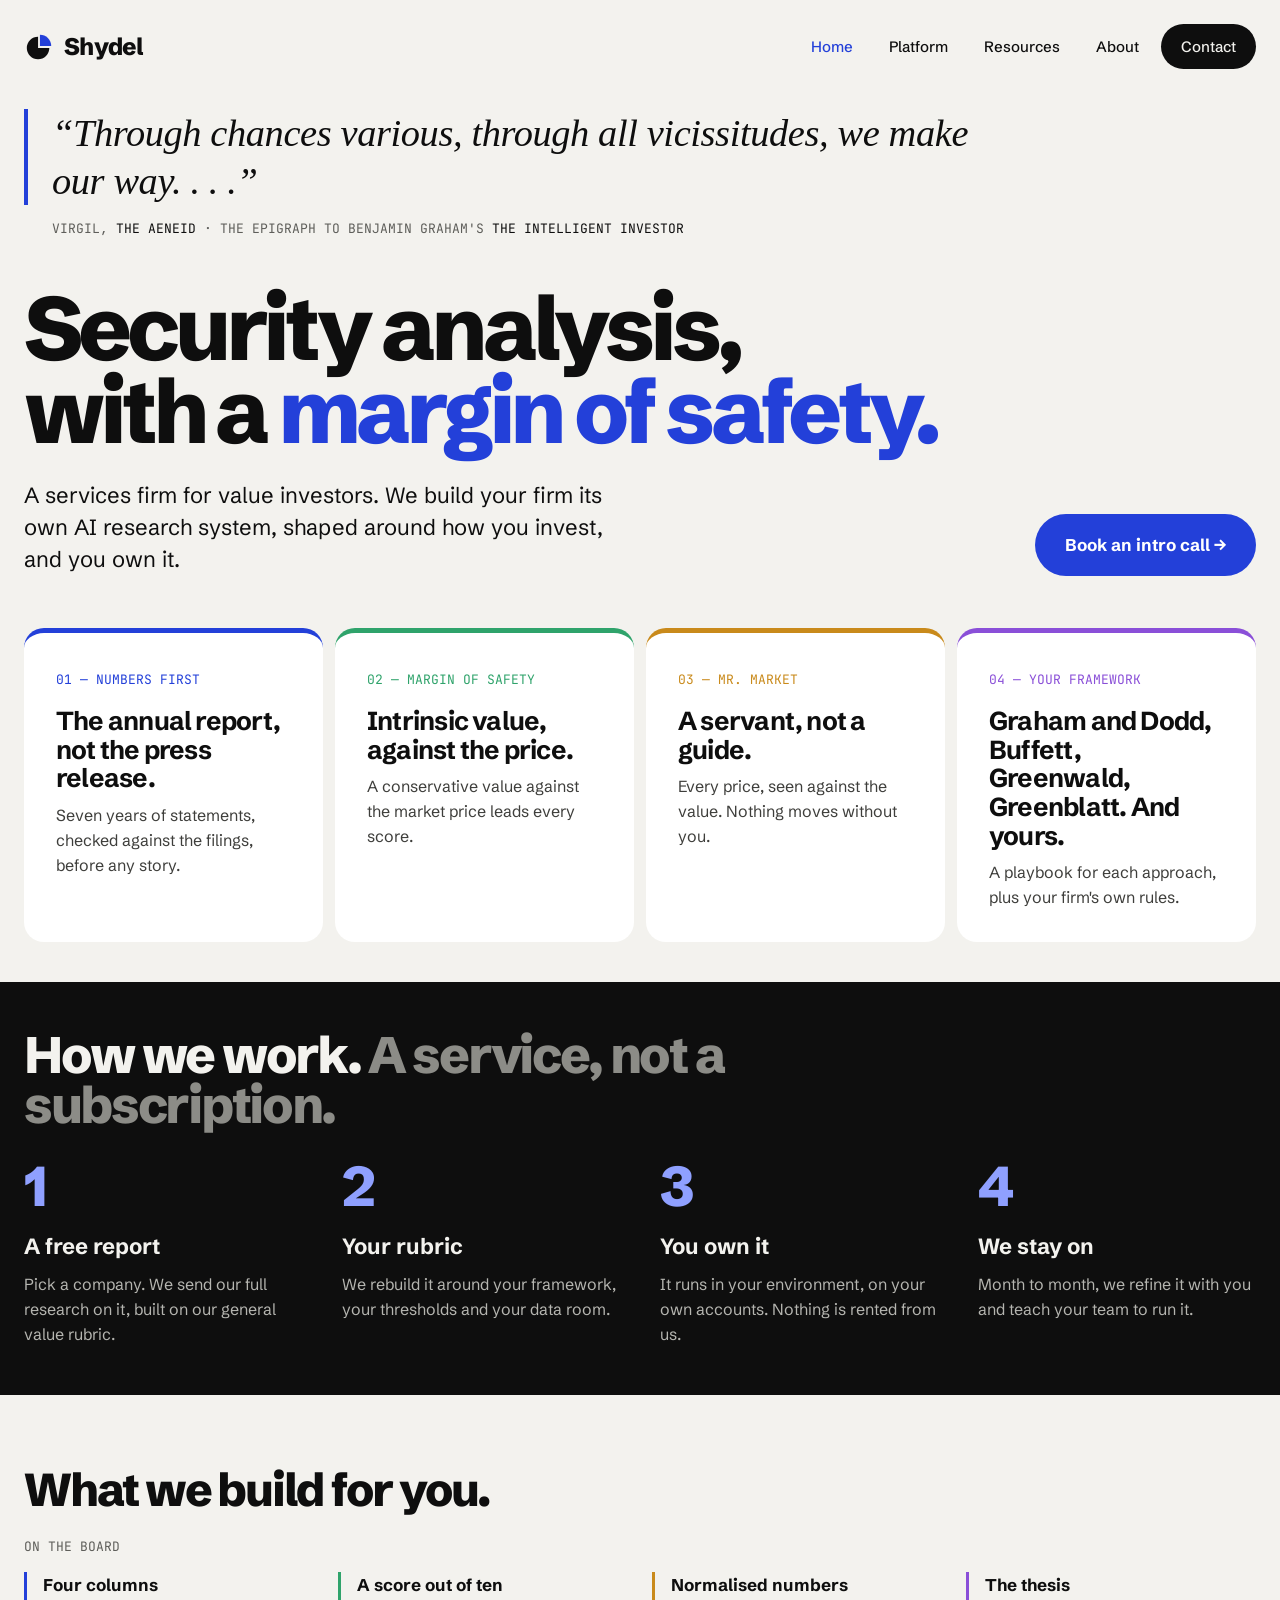
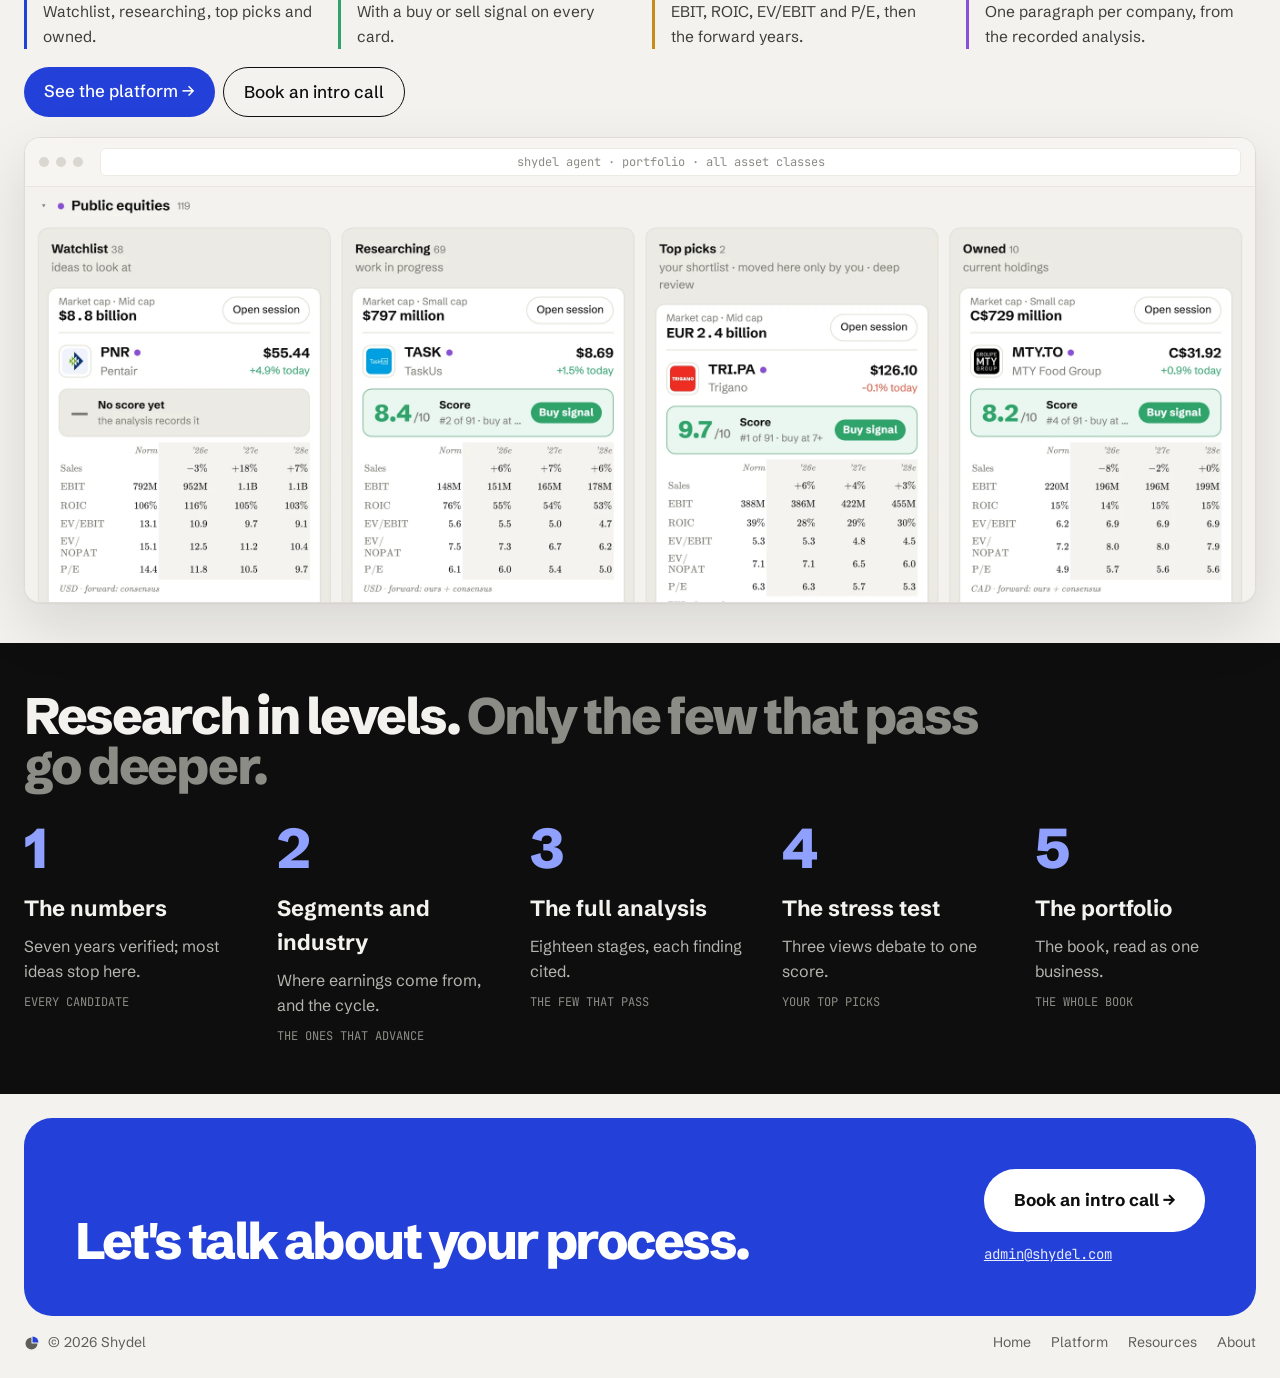
==== commit 5f305382: "Site: Shydel is a services firm that builds each value firm its own AI research system Home lede and" ====
--- a/index.html
+++ b/index.html
@@ -3,14 +3,14 @@
 <head>
   <meta charset="utf-8">
   <meta name="viewport" content="width=device-width, initial-scale=1">
-  <title>Shydel — AI analysts for value investors</title>
-  <meta name="description" content="Shydel builds AI analysts for value investment firms: verified numbers first, an explicit margin of safety on every name, and your firm's own rules at every stage of the security analysis.">
+  <title>Shydel — AI research systems, built for value investors</title>
+  <meta name="description" content="Shydel is a services firm for value investors: we build your firm its own AI research system, shaped around your framework and rules, and you own it. Verified numbers first, an explicit margin of safety on every name.">
   <link rel="icon" href="assets/favicon.svg" type="image/svg+xml">
   <link rel="apple-touch-icon" href="assets/apple-touch-icon.png">
   <meta property="og:type" content="website">
   <meta property="og:site_name" content="Shydel">
-  <meta property="og:title" content="Shydel — AI analysts for value investors">
-  <meta property="og:description" content="Shydel builds AI analysts for value investment firms: verified numbers first, an explicit margin of safety on every name, and your firm's own rules at every stage of the security analysis.">
+  <meta property="og:title" content="Shydel — AI research systems, built for value investors">
+  <meta property="og:description" content="Shydel is a services firm for value investors: we build your firm its own AI research system, shaped around your framework and rules, and you own it. Verified numbers first, an explicit margin of safety on every name.">
   <meta property="og:url" content="https://www.shydel.com/index.html">
   <meta property="og:image" content="https://www.shydel.com/assets/og-image.png">
   <meta property="og:image:width" content="1200">
@@ -44,7 +44,7 @@
   <section class="wrap hero">
     <h1>Security analysis,<br>with a <span class="accent">margin of safety.</span></h1>
     <div class="hero-foot">
-      <p class="lede">AI analysts for value investment firms. Verified numbers first, intrinsic value against the price, and your rules at every stage.</p>
+      <p class="lede">A services firm for value investors. We build your firm its own AI research system, shaped around how you invest, and you own it.</p>
       <a href="https://bookings.cloud.microsoft/book/Shydel1@shydel.com/" target="_blank" rel="noopener" class="pill pill-accent pill-lg">Book an intro call →</a>
     </div>
   </section>
@@ -74,9 +74,21 @@
     </div>
   </section>
 
-  <section class="wrap meet">
+  <section class="approach">
+    <div class="wrap">
+      <h2>How we work. <span class="muted">A service, not a subscription.</span></h2>
+      <ol class="steps">
+        <li><span class="step-num">1</span><h3>A free report</h3><p>Pick a company. We send our full research on it, built on our general value rubric.</p></li>
+        <li><span class="step-num">2</span><h3>Your rubric</h3><p>We rebuild it around your framework, your thresholds and your data room.</p></li>
+        <li><span class="step-num">3</span><h3>You own it</h3><p>It runs in your environment, on your own accounts. Nothing is rented from us.</p></li>
+        <li><span class="step-num">4</span><h3>We stay on</h3><p>Month to month, we refine it with you and teach your team to run it.</p></li>
+      </ol>
+    </div>
+  </section>
+
+  <section class="wrap meet" style="padding-top: 72px">
     <div class="section-head">
-      <h2>Meet the analyst.</h2>
+      <h2>What we build for you.</h2>
     </div>
     <div class="shot-split">
     <figure class="frame">
@@ -93,7 +105,7 @@
       </ol>
       <div class="meet-links">
       <a href="platform.html" class="pill pill-accent">See the platform →</a>
-      <a href="https://bookings.cloud.microsoft/book/Shydel1@shydel.com/" target="_blank" rel="noopener" class="pill pill-outline">Book a demo</a>
+      <a href="https://bookings.cloud.microsoft/book/Shydel1@shydel.com/" target="_blank" rel="noopener" class="pill pill-outline">Book an intro call</a>
     </div>
     </aside>
     </div>
--- a/styles.css
+++ b/styles.css
@@ -803,8 +803,8 @@
 .video-links a { text-decoration: none; }
 .video-links a:hover { text-decoration: underline; }
 .verdict { font-family: var(--mono); font-size: 12px; text-transform: uppercase; letter-spacing: .04em; border-radius: 999px; padding: 3px 10px; border: 1px solid transparent; }
-.verdict-hold { background: var(--fi-soft); color: #8A5E0F; border-color: #EBD9B0; }
-.verdict-trim { background: #FBE5E0; color: #B23C28; border-color: #F2C4BB; }
+.verdict-hold, .verdict-watch { background: var(--fi-soft); color: #8A5E0F; border-color: #EBD9B0; }
+.verdict-trim, .verdict-sell { background: #FBE5E0; color: #B23C28; border-color: #F2C4BB; }
 .verdict-buy { background: var(--re-soft); color: #1F7A4D; border-color: #BFE3CD; }
 
 .deck-grid { display: grid; grid-template-columns: repeat(auto-fill, minmax(260px, 1fr)); gap: 12px; }
@@ -908,3 +908,18 @@
 .legend .meet-links { margin-top: 18px; }
 @media (max-width: 860px) { .legend ol { grid-template-columns: repeat(2, minmax(0, 1fr)); } }
 @media (max-width: 520px) { .legend ol { grid-template-columns: 1fr; } }
+
+/* Two examples side by side, one panel per company */
+.ex-grid { display: grid; grid-template-columns: repeat(2, minmax(0, 1fr)); gap: 20px; }
+.ex { background: #161615; border: 1px solid #2E2E2C; border-top: 4px solid var(--hue); border-radius: 20px; padding: 24px; display: flex; flex-direction: column; gap: 12px; }
+.ex .tag { color: var(--hue); }
+.ex h3 { color: #FFFFFF; font-size: clamp(22px, 2vw, 28px); font-weight: 800; letter-spacing: -0.03em; line-height: 1.1; }
+.ex p { color: #C9C9C4; }
+.ex .frame { width: 100%; margin: 4px 0 0; }
+.ex .frame img { width: 100%; }
+.ex .kfig { grid-template-columns: repeat(4, minmax(0, 1fr)); margin-top: auto; padding-top: 8px; }
+/* Scorecard: text and weights beside the screenshot */
+.score-split { display: grid; grid-template-columns: minmax(300px, 1fr) auto; gap: 32px 48px; align-items: center; }
+.score-split > .frame { margin: 0; }
+@media (max-width: 1100px) { .ex .kfig { grid-template-columns: repeat(2, minmax(0, 1fr)); } }
+@media (max-width: 1000px) { .ex-grid, .score-split { grid-template-columns: 1fr; } }
